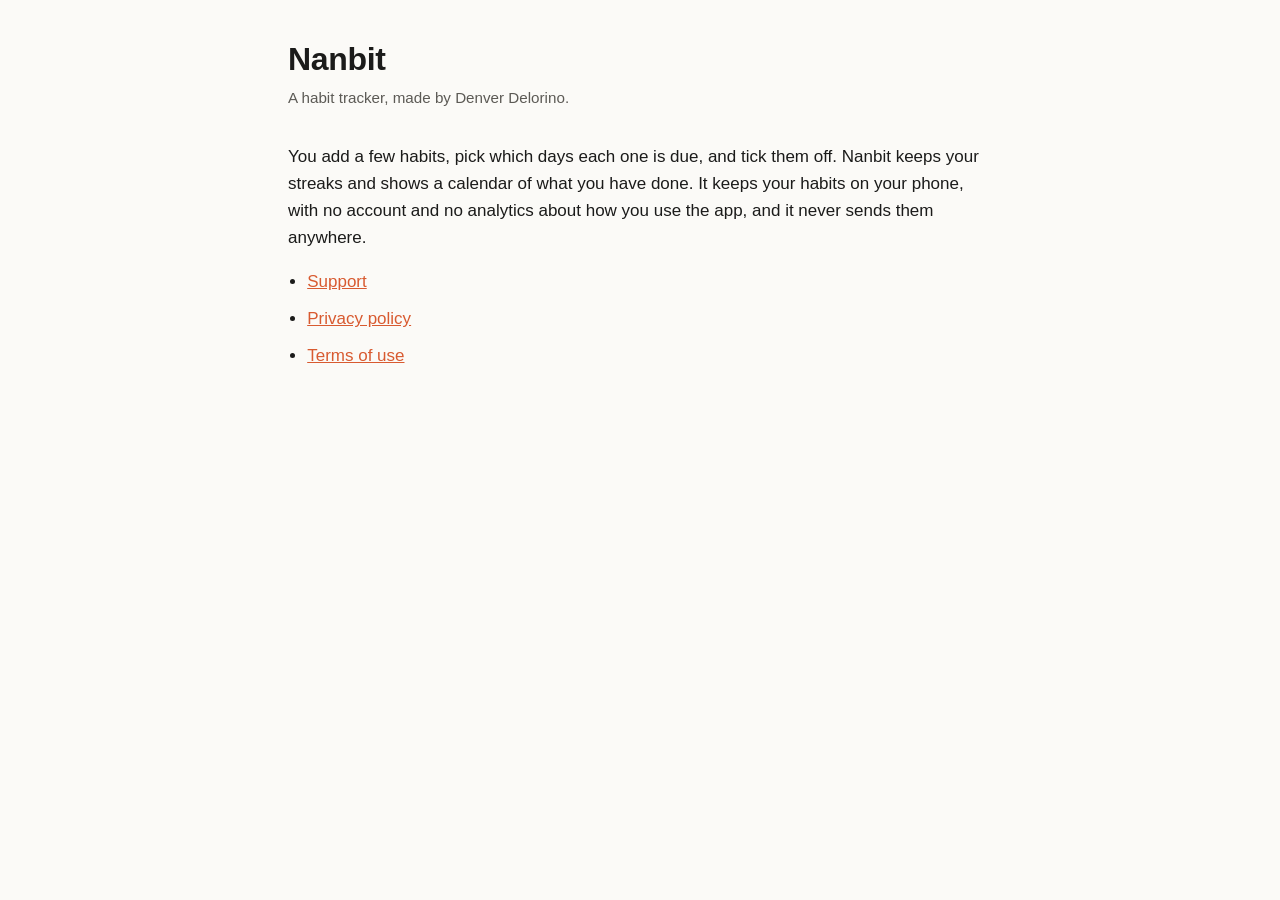
==== index.html @ 90df1ace "Remove Sign in with Apple and accounts: no account, no server The owner's decision of 23 September 2" ====
<!doctype html>
<html lang="en">
<head>
<meta charset="utf-8">
<meta name="viewport" content="width=device-width, initial-scale=1">
<title>Nanbit</title>
<style>
  :root {
    color-scheme: light dark;
    --ink: #1B1B1A;
    --muted: #5C5A55;
    --rule: #E2DFD8;
    --bg: #FBFAF7;
    --accent: #D85A30;
  }
  @media (prefers-color-scheme: dark) {
    :root {
      --ink: #F2F0EB;
      --muted: #A8A49C;
      --rule: #322F2B;
      --bg: #1B1B1A;
    }
  }
  * { box-sizing: border-box; }
  body {
    margin: 0;
    padding: 40px 20px 96px;
    background: var(--bg);
    color: var(--ink);
    font: 17px/1.6 -apple-system, BlinkMacSystemFont, "Segoe UI", Roboto, Helvetica, Arial, sans-serif;
    -webkit-text-size-adjust: 100%;
  }
  main { max-width: 44rem; margin: 0 auto; }
  h1 { font-size: 2rem; line-height: 1.2; margin: 0 0 8px; letter-spacing: -0.01em; }
  p { margin: 0 0 1rem; }
  ul { padding-left: 1.2rem; }
  li { margin-bottom: 0.6rem; }
  a { color: var(--accent); }
  .dateline { color: var(--muted); margin: 0 0 2rem; font-size: 0.95rem; }
</style>
</head>
<body>
<main>
  <h1>Nanbit</h1>
  <p class="dateline">A habit tracker, made by Denver Delorino.</p>
  <!--
    Until 13 September 2026 the last sentence said "Everything stays on your
    phone: no account, no server, no analytics." That is the support page's
    sentence retired on 11 September 2026, false for the same reason: the
    phone's own backup can carry the database. Corrected to the terms About
    uses; see ROADMAP, "Your habits stay on your phone".
  -->
  <!--
    Rewritten twice on 23 September 2026. It said "It keeps your habits on your
    phone, with no account and no analytics about how you use the app. It never
    sends them anywhere itself" until that morning, when it was rewritten for
    Sign in with Apple and a backup to the account. The owner removed sign-in
    and accounts that evening, so it says again what the app does. Like the
    other pages, it goes live on the day 1.1 is submitted for review (README,
    the 1.1 checklist).
  -->
  <p>You add a few habits, pick which days each one is due, and tick them off.
  Nanbit keeps your streaks and shows a calendar of what you have done. It keeps
  your habits on your phone, with no account and no analytics about how you use
  the app, and it never sends them anywhere.</p>
  <ul>
    <li><a href="support.html">Support</a></li>
    <li><a href="privacy.html">Privacy policy</a></li>
    <li><a href="terms.html">Terms of use</a></li>
  </ul>
</main>
</body>
</html>
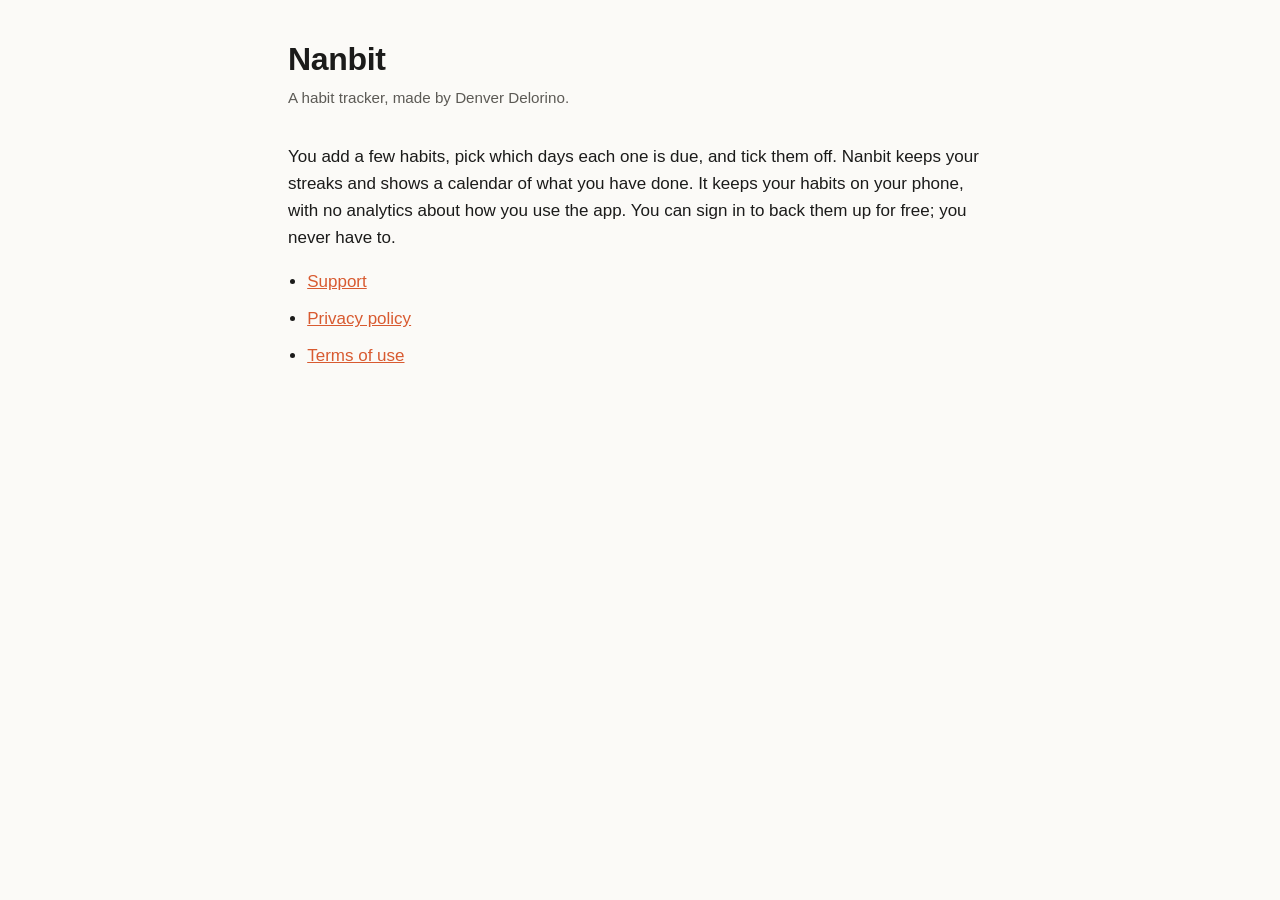
==== commit d1ee6d51: "Bring back optional sign-in (Apple, Google) for a free backup, and put the plans last in onboarding " ====
--- a/index.html
+++ b/index.html
@@ -60,9 +60,10 @@
     the 1.1 checklist).
   -->
   <p>You add a few habits, pick which days each one is due, and tick them off.
+<!-- Changed 2 October 2026, not yet published: sign-in came back as an optional, free backup (ROADMAP, "Sign-in returns"). -->
   Nanbit keeps your streaks and shows a calendar of what you have done. It keeps
-  your habits on your phone, with no account and no analytics about how you use
-  the app, and it never sends them anywhere.</p>
+  your habits on your phone, with no analytics about how you use the app. You
+  can sign in to back them up for free; you never have to.</p>
   <ul>
     <li><a href="support.html">Support</a></li>
     <li><a href="privacy.html">Privacy policy</a></li>
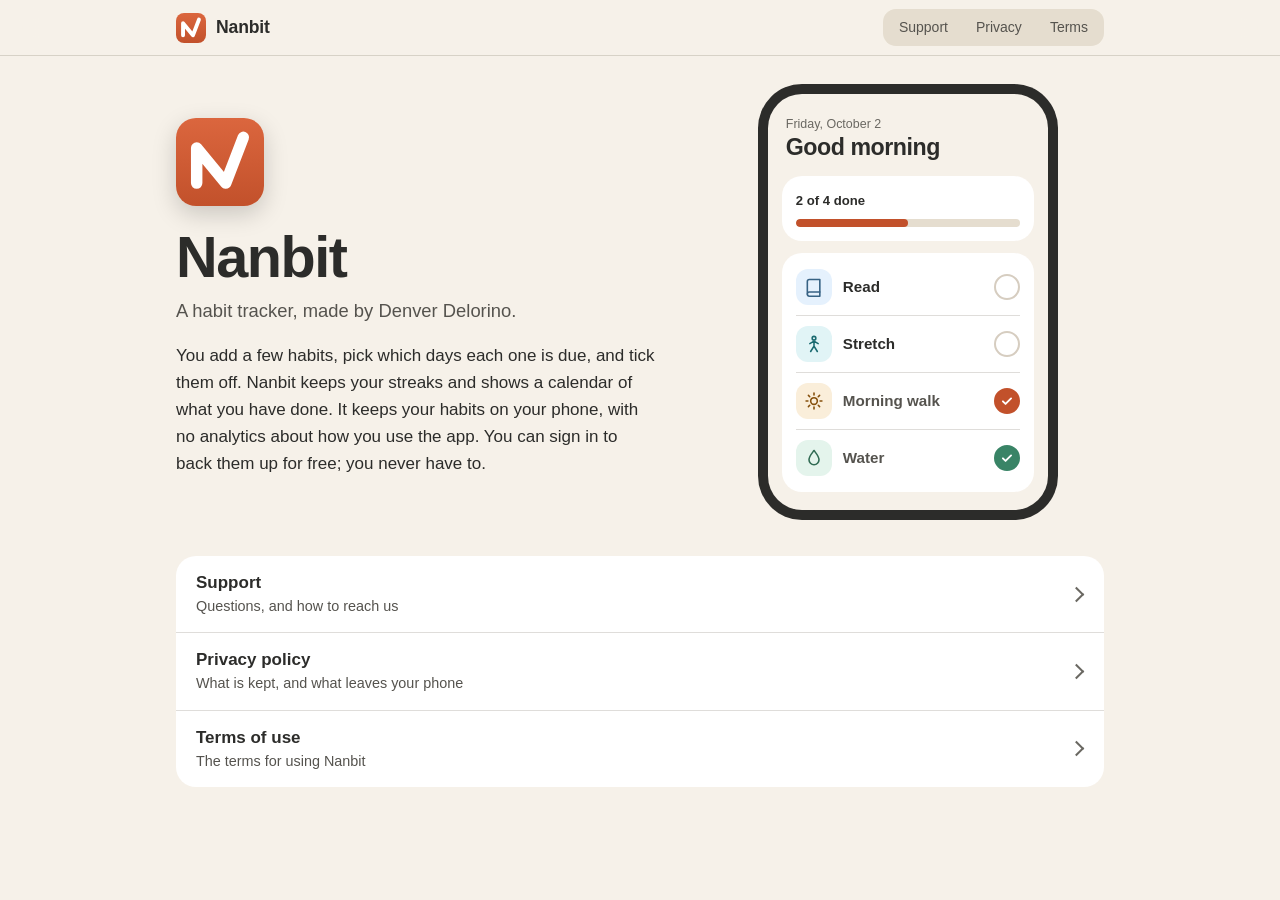
==== commit 02f56ec6: "Redesign the pages in the app's own look, publish them, and drop the publishing rule The pages now u" ====
--- a/index.html
+++ b/index.html
@@ -4,43 +4,32 @@
 <meta charset="utf-8">
 <meta name="viewport" content="width=device-width, initial-scale=1">
 <title>Nanbit</title>
-<style>
-  :root {
-    color-scheme: light dark;
-    --ink: #1B1B1A;
-    --muted: #5C5A55;
-    --rule: #E2DFD8;
-    --bg: #FBFAF7;
-    --accent: #D85A30;
-  }
-  @media (prefers-color-scheme: dark) {
-    :root {
-      --ink: #F2F0EB;
-      --muted: #A8A49C;
-      --rule: #322F2B;
-      --bg: #1B1B1A;
-    }
-  }
-  * { box-sizing: border-box; }
-  body {
-    margin: 0;
-    padding: 40px 20px 96px;
-    background: var(--bg);
-    color: var(--ink);
-    font: 17px/1.6 -apple-system, BlinkMacSystemFont, "Segoe UI", Roboto, Helvetica, Arial, sans-serif;
-    -webkit-text-size-adjust: 100%;
-  }
-  main { max-width: 44rem; margin: 0 auto; }
-  h1 { font-size: 2rem; line-height: 1.2; margin: 0 0 8px; letter-spacing: -0.01em; }
-  p { margin: 0 0 1rem; }
-  ul { padding-left: 1.2rem; }
-  li { margin-bottom: 0.6rem; }
-  a { color: var(--accent); }
-  .dateline { color: var(--muted); margin: 0 0 2rem; font-size: 0.95rem; }
-</style>
+<meta name="theme-color" content="#F6F1E9" media="(prefers-color-scheme: light)">
+<meta name="theme-color" content="#1F1C19" media="(prefers-color-scheme: dark)">
+<meta name="description" content="Nanbit is a habit tracker for iPhone.">
+<link rel="icon" type="image/svg+xml" href="icon.svg">
+<link rel="stylesheet" href="nanbit.css">
 </head>
 <body>
-<main>
+<!--
+  Redesigned and published 2 October 2026: drawn with nanbit.css in the app's
+  own colors. The two paragraphs are unchanged. The phone is CSS, hidden from
+  screen readers, and shows the Today screen with made-up habits.
+-->
+<header class="bar wide">
+  <div class="bar-in">
+    <a class="brand" href="index.html"><img src="icon.svg" alt="" width="30" height="30">Nanbit</a>
+    <nav class="seg" aria-label="Pages">
+      <a href="support.html">Support</a>
+      <a href="privacy.html">Privacy</a>
+      <a href="terms.html">Terms</a>
+    </nav>
+  </div>
+</header>
+<main class="home">
+<div class="stage">
+<div class="hero">
+  <img class="app-icon" src="icon.svg" alt="" width="88" height="88">
   <h1>Nanbit</h1>
   <p class="dateline">A habit tracker, made by Denver Delorino.</p>
   <!--
@@ -55,20 +44,54 @@
     phone, with no account and no analytics about how you use the app. It never
     sends them anywhere itself" until that morning, when it was rewritten for
     Sign in with Apple and a backup to the account. The owner removed sign-in
-    and accounts that evening, so it says again what the app does. Like the
-    other pages, it goes live on the day 1.1 is submitted for review (README,
-    the 1.1 checklist).
+    and accounts that evening, so it says again what the app does.
   -->
   <p>You add a few habits, pick which days each one is due, and tick them off.
-<!-- Changed 2 October 2026, not yet published: sign-in came back as an optional, free backup (ROADMAP, "Sign-in returns"). -->
+<!-- Changed 2 October 2026: sign-in came back as an optional, free backup (ROADMAP, "Sign-in returns"). -->
   Nanbit keeps your streaks and shows a calendar of what you have done. It keeps
   your habits on your phone, with no analytics about how you use the app. You
   can sign in to back them up for free; you never have to.</p>
-  <ul>
-    <li><a href="support.html">Support</a></li>
-    <li><a href="privacy.html">Privacy policy</a></li>
-    <li><a href="terms.html">Terms of use</a></li>
-  </ul>
+</div>
+
+<div class="phone" aria-hidden="true">
+  <div class="screen">
+    <div class="m-day">Friday, October 2</div>
+    <div class="m-greet">Good morning</div>
+    <div class="m-card m-progress">
+      <span>2 of 4 done</span>
+      <div class="m-track"><i style="width:50%"></i></div>
+    </div>
+    <div class="m-card">
+      <div class="m-row t-sky">
+        <div class="m-tile"><svg viewBox="0 0 24 24" fill="none" stroke="currentColor" stroke-width="1.9" stroke-linecap="round" stroke-linejoin="round"><path d="M4 5.5A2.5 2.5 0 0 1 6.5 3H19v15H6.5A2.5 2.5 0 0 0 4 20.5z"/><path d="M4 20.5A2.5 2.5 0 0 0 6.5 23H19v-5"/></svg></div>
+        <div class="m-name">Read</div>
+        <div class="m-tick"><svg viewBox="0 0 24 24" fill="none" stroke="#fff" stroke-width="3.2" stroke-linecap="round" stroke-linejoin="round"><path d="M5 12.5l4.5 4.5L19 7.5"/></svg></div>
+      </div>
+      <div class="m-row t-teal">
+        <div class="m-tile"><svg viewBox="0 0 24 24" fill="none" stroke="currentColor" stroke-width="1.9" stroke-linecap="round" stroke-linejoin="round"><circle cx="12" cy="5" r="2.2"/><path d="M12 8.5v6M8 21l4-6.5 4 6.5M7 11.5l5-3 5 3"/></svg></div>
+        <div class="m-name">Stretch</div>
+        <div class="m-tick"><svg viewBox="0 0 24 24" fill="none" stroke="#fff" stroke-width="3.2" stroke-linecap="round" stroke-linejoin="round"><path d="M5 12.5l4.5 4.5L19 7.5"/></svg></div>
+      </div>
+      <div class="m-row t-orange done">
+        <div class="m-tile"><svg viewBox="0 0 24 24" fill="none" stroke="currentColor" stroke-width="1.9" stroke-linecap="round" stroke-linejoin="round"><circle cx="12" cy="12" r="4"/><path d="M12 2.5v2.2M12 19.3v2.2M2.5 12h2.2M19.3 12h2.2M5.3 5.3l1.6 1.6M17.1 17.1l1.6 1.6M5.3 18.7l1.6-1.6M17.1 6.9l1.6-1.6"/></svg></div>
+        <div class="m-name">Morning walk</div>
+        <div class="m-tick"><svg viewBox="0 0 24 24" fill="none" stroke="#fff" stroke-width="3.2" stroke-linecap="round" stroke-linejoin="round"><path d="M5 12.5l4.5 4.5L19 7.5"/></svg></div>
+      </div>
+      <div class="m-row t-jade done">
+        <div class="m-tile"><svg viewBox="0 0 24 24" fill="none" stroke="currentColor" stroke-width="1.9" stroke-linecap="round" stroke-linejoin="round"><path d="M12 3c3.2 4.2 6 7.2 6 11a6 6 0 0 1-12 0c0-3.8 2.8-6.8 6-11z"/></svg></div>
+        <div class="m-name">Water</div>
+        <div class="m-tick"><svg viewBox="0 0 24 24" fill="none" stroke="#fff" stroke-width="3.2" stroke-linecap="round" stroke-linejoin="round"><path d="M5 12.5l4.5 4.5L19 7.5"/></svg></div>
+      </div>
+    </div>
+  </div>
+</div>
+</div>
+
+<nav class="links" aria-label="More">
+  <a href="support.html"><span><span class="t">Support</span><span class="d">Questions, and how to reach us</span></span></a>
+  <a href="privacy.html"><span><span class="t">Privacy policy</span><span class="d">What is kept, and what leaves your phone</span></span></a>
+  <a href="terms.html"><span><span class="t">Terms of use</span><span class="d">The terms for using Nanbit</span></span></a>
+</nav>
 </main>
 </body>
 </html>
--- a/nanbit.css
+++ b/nanbit.css
@@ -0,0 +1,442 @@
+/*
+ * The hosted pages, drawn the way the app is drawn: the warm cream screen with
+ * white cards on it (a warm dark grey with lighter grey cards in dark), 20pt
+ * corners, three weights (heavy titles, semibold names and buttons, regular
+ * body), no shadow but the app icon's, and the orange used only for what is
+ * current and for the main button. The values are src/theme/tokens.ts's, the
+ * Orange theme's: change one there and change it here.
+ *
+ * Every text color reaches 4.5:1 on the surface it sits on, in both schemes.
+ */
+:root {
+  color-scheme: light dark;
+  --bg: #F6F1E9;
+  --card: #FFFFFF;
+  --raised: #FFFFFF;
+  --fill: #EFE9DF;
+  --fill-strong: #D6CDC0;
+  --track: #E5DDCF;
+  --hair: rgba(60, 45, 30, 0.16);
+  --ink: #2C2C2A;
+  --ink2: #55534E;
+  --ink3: #6A6862;
+  --accent: #D85A30;
+  --accent-deep: #C2512B;
+  --accent-text: #B4471F;
+  --accent-soft: #FAEEDA;
+  --on-accent-soft: #854F0B;
+  --on-solid: #FFFFFF;
+  --icon-shadow: rgba(0, 0, 0, 0.18);
+  --bar-h: 56px;
+  --r-surface: 20px;
+  --r-card: 12px;
+  --font: -apple-system, BlinkMacSystemFont, "SF Pro Text", "Segoe UI", Roboto, Helvetica, Arial, sans-serif;
+}
+@media (prefers-color-scheme: dark) {
+  :root {
+    --bg: #1F1C19;
+    --card: #2E2A26;
+    --raised: #4A443D;
+    --fill: #3A352F;
+    --fill-strong: #4E473F;
+    --track: #35302A;
+    --hair: rgba(255, 240, 225, 0.11);
+    --ink: #F1EFE8;
+    --ink2: #BDB9AF;
+    --ink3: #A5A197;
+    --accent-text: #F2906A;
+    --accent-soft: #3A2A16;
+    --on-accent-soft: #E9B872;
+    --icon-shadow: rgba(0, 0, 0, 0.5);
+  }
+}
+
+* { box-sizing: border-box; }
+html { -webkit-text-size-adjust: 100%; text-size-adjust: 100%; }
+@media (prefers-reduced-motion: no-preference) {
+  html { scroll-behavior: smooth; }
+}
+body {
+  margin: 0;
+  background: var(--bg);
+  color: var(--ink);
+  font: 400 17px/1.6 var(--font);
+  -webkit-font-smoothing: antialiased;
+}
+strong { font-weight: 600; }
+em { font-style: italic; }
+code {
+  font: 0.86em ui-monospace, SFMono-Regular, Menlo, Consolas, monospace;
+  background: var(--fill);
+  padding: 0.12em 0.4em;
+  border-radius: 6px;
+}
+a {
+  color: var(--accent-text);
+  text-decoration: underline;
+  text-decoration-thickness: 1px;
+  text-underline-offset: 3px;
+  text-decoration-color: color-mix(in srgb, currentColor 40%, transparent);
+}
+a:hover { text-decoration-color: currentColor; }
+a:focus-visible, summary:focus-visible, .toc a:focus-visible {
+  outline: 2px solid var(--accent-text);
+  outline-offset: 3px;
+  border-radius: 6px;
+}
+
+/* ------------------------------------------------------------ the top bar */
+
+.bar {
+  position: sticky;
+  top: 0;
+  z-index: 20;
+  height: var(--bar-h);
+  background: color-mix(in srgb, var(--bg) 86%, transparent);
+  -webkit-backdrop-filter: saturate(1.5) blur(16px);
+  backdrop-filter: saturate(1.5) blur(16px);
+  border-bottom: 1px solid var(--hair);
+}
+.bar-in {
+  max-width: 46rem;
+  height: 100%;
+  margin: 0 auto;
+  padding: 0 16px;
+  display: flex;
+  align-items: center;
+  justify-content: space-between;
+  gap: 12px;
+}
+.brand {
+  display: inline-flex;
+  align-items: center;
+  gap: 10px;
+  color: var(--ink);
+  font-weight: 800;
+  font-size: 1.1rem;
+  letter-spacing: -0.01em;
+  text-decoration: none;
+}
+.brand img { width: 30px; height: 30px; border-radius: 8px; display: block; }
+
+/* The three pages, as the app's segmented control: the current one raised. */
+.seg {
+  display: flex;
+  gap: 2px;
+  padding: 3px;
+  background: var(--track);
+  border-radius: 13px;
+}
+.seg a {
+  padding: 6px 13px;
+  border-radius: 10px;
+  color: var(--ink2);
+  font-size: 0.875rem;
+  line-height: 1.3;
+  text-decoration: none;
+}
+.seg a:hover { color: var(--ink); }
+.seg a[aria-current="page"] {
+  background: var(--raised);
+  color: var(--ink);
+  font-weight: 600;
+}
+
+/* ------------------------------------------------------------- the layout */
+
+main {
+  max-width: 46rem;
+  margin: 0 auto;
+  padding: 28px 16px 72px;
+}
+
+.hero h1 {
+  margin: 0 0 8px;
+  font-size: clamp(2rem, 7vw, 2.6rem);
+  font-weight: 800;
+  line-height: 1.1;
+  letter-spacing: -0.025em;
+}
+.dateline {
+  margin: 0 0 20px;
+  color: var(--ink3);
+  font-size: 0.95rem;
+  line-height: 1.5;
+}
+.lede {
+  margin: 0 0 8px;
+  color: var(--ink2);
+  font-size: 1.12rem;
+  line-height: 1.6;
+}
+.hero { margin-bottom: 20px; }
+
+/* "On this page": chips under the bar, the one in view solid orange. */
+.toc {
+  position: sticky;
+  top: var(--bar-h);
+  z-index: 10;
+  display: flex;
+  gap: 8px;
+  margin: 0 -16px 16px;
+  padding: 10px 16px;
+  overflow-x: auto;
+  scrollbar-width: none;
+  background: var(--bg);
+}
+.toc::-webkit-scrollbar { display: none; }
+.toc a {
+  flex: none;
+  padding: 7px 14px;
+  border-radius: 999px;
+  background: var(--card);
+  color: var(--ink2);
+  font-size: 0.82rem;
+  font-weight: 600;
+  line-height: 1.3;
+  text-decoration: none;
+  white-space: nowrap;
+}
+.toc a:hover { color: var(--ink); }
+.toc a.on { background: var(--accent-deep); color: var(--on-solid); }
+
+/* A section is a card, as a group of rows is on the You tab. */
+.card {
+  margin: 0 0 14px;
+  padding: 22px 22px 8px;
+  background: var(--card);
+  border-radius: var(--r-surface);
+  scroll-margin-top: calc(var(--bar-h) + 64px);
+}
+.card.tint { background: var(--accent-soft); }
+.card.tint a { color: var(--on-accent-soft); }
+.card h2 {
+  margin: 0 0 14px;
+  font-size: 1.35rem;
+  font-weight: 800;
+  line-height: 1.25;
+  letter-spacing: -0.015em;
+}
+.card h3 {
+  margin: 1.6rem 0 0.5rem;
+  font-size: 1.04rem;
+  font-weight: 600;
+  line-height: 1.35;
+}
+.card h2 + h3 { margin-top: 0.4rem; }
+.card p { margin: 0 0 1rem; }
+.card ul { margin: 0 0 1rem; padding: 0; list-style: none; }
+.card li { position: relative; margin: 0 0 0.7rem; padding-left: 1.2rem; }
+.card li::before {
+  content: "";
+  position: absolute;
+  left: 0.15rem;
+  top: 0.72em;
+  width: 6px;
+  height: 6px;
+  border-radius: 50%;
+  background: var(--ink3);
+  opacity: 0.7;
+}
+.card.tint li::before { background: var(--on-accent-soft); }
+
+/* The support page's questions: one row each, opening in place. */
+.card.faq { padding-bottom: 10px; }
+.faq details { border-top: 1px solid var(--hair); }
+.faq details:first-of-type { border-top: 0; }
+.faq summary {
+  list-style: none;
+  display: flex;
+  align-items: center;
+  justify-content: space-between;
+  gap: 16px;
+  padding: 14px 0;
+  cursor: pointer;
+}
+.faq summary::-webkit-details-marker { display: none; }
+.faq summary h3 { margin: 0; font-size: 1.04rem; font-weight: 600; }
+.faq summary::after {
+  content: "";
+  flex: none;
+  width: 9px;
+  height: 9px;
+  margin-right: 4px;
+  border-right: 2px solid var(--ink3);
+  border-bottom: 2px solid var(--ink3);
+  transform: rotate(45deg) translateY(-2px);
+  transition: transform 0.2s ease;
+}
+.faq details[open] > summary::after { transform: rotate(-135deg) translate(-2px, -1px); }
+@media (prefers-reduced-motion: reduce) { .faq summary::after { transition: none; } }
+.faq .answer { padding: 0 0 6px; }
+.faq .answer > :first-child { margin-top: 0; }
+
+/* Who to write to. */
+.contact {
+  margin: 0 0 14px;
+  padding: 22px;
+  background: var(--accent-soft);
+  border-radius: var(--r-surface);
+}
+.contact p { margin: 0 0 0.8rem; }
+.contact p:last-child { margin-bottom: 0; }
+.contact a { color: var(--on-accent-soft); font-weight: 600; white-space: nowrap; }
+.contact strong { color: var(--ink); }
+
+/* The foot. */
+footer {
+  max-width: 46rem;
+  margin: 0 auto;
+  padding: 8px 16px 72px;
+  color: var(--ink3);
+  font-size: 0.9rem;
+}
+footer p { margin: 0; }
+footer a { color: var(--ink2); }
+
+/* ------------------------------------------------------------ the landing */
+
+.home { max-width: 60rem; }
+.home .hero {
+  position: relative;
+  margin: 0 0 8px;
+  padding: 24px 0 8px;
+}
+.home .hero h1 { font-size: clamp(2.4rem, 11vw, 3.6rem); }
+.home .hero .dateline {
+  margin-bottom: 14px;
+  font-size: 1.15rem;
+  color: var(--ink2);
+}
+.home .hero p { max-width: 34rem; }
+.app-icon {
+  display: block;
+  width: 88px;
+  height: 88px;
+  margin-bottom: 20px;
+  border-radius: 20px;
+  box-shadow: 0 8px 24px var(--icon-shadow);
+}
+.stage { display: grid; gap: 28px; align-items: center; }
+@media (min-width: 52rem) {
+  .stage { grid-template-columns: 1.1fr 0.9fr; gap: 56px; }
+}
+
+/* The Today screen, drawn in CSS, as the app draws it. */
+.phone {
+  justify-self: center;
+  width: min(100%, 300px);
+  padding: 10px;
+  background: var(--ink);
+  border-radius: 44px;
+}
+.screen {
+  padding: 22px 14px 18px;
+  background: var(--bg);
+  border-radius: 34px;
+}
+.m-day { margin: 0 4px 2px; color: var(--ink3); font-size: 0.78rem; line-height: 1.3; }
+.m-greet {
+  margin: 0 4px 14px;
+  font-size: 1.45rem;
+  font-weight: 800;
+  line-height: 1.2;
+  letter-spacing: -0.02em;
+}
+.m-card { padding: 14px; background: var(--card); border-radius: var(--r-surface); }
+.m-progress { margin-bottom: 12px; }
+.m-progress span { display: block; margin-bottom: 8px; font-size: 0.82rem; font-weight: 600; }
+.m-track { height: 8px; border-radius: 4px; background: var(--track); overflow: hidden; }
+.m-track i { display: block; height: 100%; border-radius: 4px; background: var(--accent-deep); }
+.m-row {
+  display: flex;
+  align-items: center;
+  gap: 11px;
+  padding: 10px 0;
+  border-top: 1px solid var(--hair);
+}
+.m-row:first-child { border-top: 0; padding-top: 2px; }
+.m-row:last-child { padding-bottom: 2px; }
+.m-tile {
+  flex: none;
+  width: 36px;
+  height: 36px;
+  display: grid;
+  place-items: center;
+  border-radius: var(--r-card);
+  background: var(--tint);
+  color: var(--ink-c);
+}
+.m-tile svg { width: 20px; height: 20px; }
+.m-name { flex: 1; font-size: 0.95rem; font-weight: 600; line-height: 1.2; }
+.m-tick {
+  flex: none;
+  width: 26px;
+  height: 26px;
+  border-radius: 50%;
+  border: 2px solid var(--fill-strong);
+  display: grid;
+  place-items: center;
+}
+.m-tick svg { width: 14px; height: 14px; display: none; }
+.m-row.done .m-tick { background: var(--tick); border-color: var(--tick); }
+.m-row.done .m-tick svg { display: block; }
+.m-row.done .m-name { color: var(--ink2); }
+.t-orange { --tint: #FAEEDA; --ink-c: #854F0B; --tick: #C2512B; }
+.t-jade { --tint: #E4F4EC; --ink-c: #306B53; --tick: #398466; }
+.t-sky { --tint: #E5F1FD; --ink-c: #376284; --tick: #457BA6; }
+.t-teal { --tint: #E1F4F6; --ink-c: #1A6A70; --tick: #1B828B; }
+@media (prefers-color-scheme: dark) {
+  .t-orange { --tint: #3A2A16; --ink-c: #E9B872; }
+  .t-jade { --tint: #183428; --ink-c: #8AD4B3; }
+  .t-sky { --tint: #1B3040; --ink-c: #91C8F6; }
+  .t-teal { --tint: #103336; --ink-c: #78D2DB; }
+  .phone { background: var(--fill-strong); }
+}
+
+/* Where to go: three rows in one card. */
+.links {
+  margin: 36px 0 0;
+  background: var(--card);
+  border-radius: var(--r-surface);
+  overflow: hidden;
+}
+.links a {
+  display: flex;
+  align-items: center;
+  justify-content: space-between;
+  gap: 16px;
+  padding: 16px 20px;
+  color: var(--ink);
+  text-decoration: none;
+  border-top: 1px solid var(--hair);
+}
+.links a:first-child { border-top: 0; }
+.links a:hover { background: var(--fill); }
+.links .t { display: block; font-weight: 600; line-height: 1.3; }
+.links .d { display: block; margin-top: 2px; color: var(--ink2); font-size: 0.9rem; line-height: 1.4; }
+.links a::after {
+  content: "";
+  flex: none;
+  width: 9px;
+  height: 9px;
+  margin-right: 2px;
+  border-right: 2px solid var(--ink3);
+  border-top: 2px solid var(--ink3);
+  transform: rotate(45deg);
+}
+
+@media (max-width: 400px) {
+  .seg a { padding: 6px 10px; font-size: 0.82rem; }
+  .brand { font-size: 1rem; }
+  .card, .contact { padding: 18px 18px 6px; }
+  .contact { padding-bottom: 18px; }
+}
+@media print {
+  .bar, .toc { display: none; }
+  body { background: #fff; color: #000; }
+  .card, .contact { background: none; border: 1px solid #ccc; break-inside: avoid-page; }
+  .faq details > .answer { display: block; }
+}
+
+.bar.wide .bar-in { max-width: 60rem; }
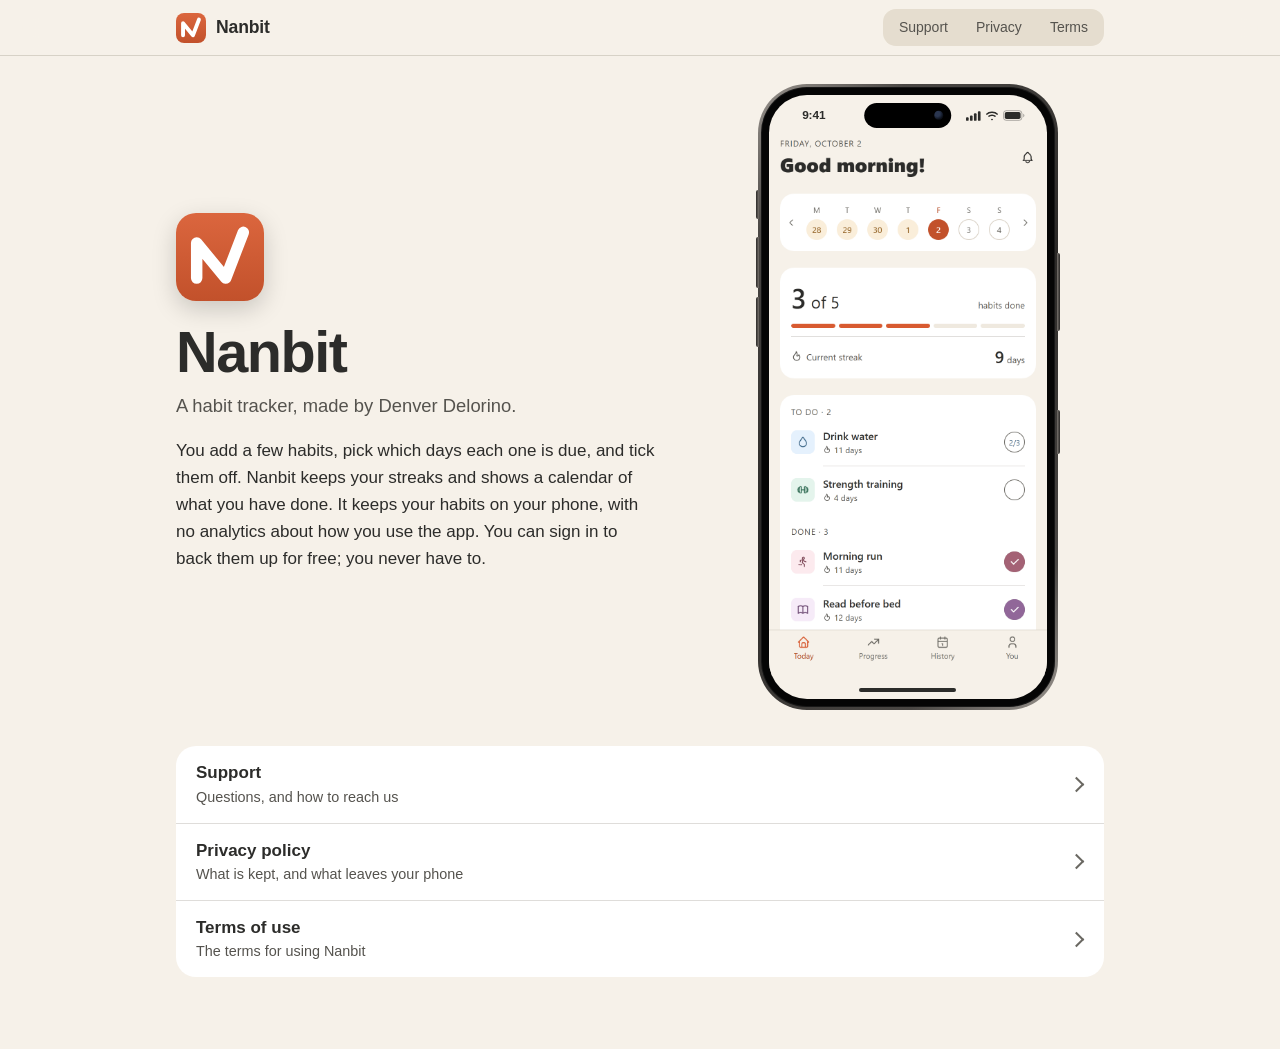
==== commit bcb953b8: "Put the app's own Today screen in an iPhone on the landing page The phone was a drawing with made-up" ====
--- a/index.html
+++ b/index.html
@@ -13,8 +13,9 @@
 <body>
 <!--
   Redesigned and published 2 October 2026: drawn with nanbit.css in the app's
-  own colors. The two paragraphs are unchanged. The phone is CSS, hidden from
-  screen readers, and shows the Today screen with made-up habits.
+  own colors. The two paragraphs are unchanged. The iPhone's frame is CSS; its
+  screen is a picture of the app's Today screen with the showcase sample
+  habits (nanbit.css says how it was taken).
 -->
 <header class="bar wide">
   <div class="bar-in">
@@ -53,36 +54,26 @@
   can sign in to back them up for free; you never have to.</p>
 </div>
 
-<div class="phone" aria-hidden="true">
+<div class="phone">
+  <i class="btn l action"></i><i class="btn l vol-up"></i><i class="btn l vol-down"></i>
+  <i class="btn r power"></i><i class="btn r camera"></i>
+  <div class="bezel">
   <div class="screen">
-    <div class="m-day">Friday, October 2</div>
-    <div class="m-greet">Good morning</div>
-    <div class="m-card m-progress">
-      <span>2 of 4 done</span>
-      <div class="m-track"><i style="width:50%"></i></div>
+    <div class="island" aria-hidden="true"></div>
+    <div class="status" aria-hidden="true">
+      <span>9:41</span>
+      <span class="icons">
+        <svg width="15" height="10" viewBox="0 0 17 11" fill="currentColor"><rect x="0" y="7" width="3" height="4" rx="1"/><rect x="4.5" y="5" width="3" height="6" rx="1"/><rect x="9" y="2.5" width="3" height="8.5" rx="1"/><rect x="13.5" y="0" width="3" height="11" rx="1"/></svg>
+        <svg width="14" height="10" viewBox="0 0 15 11" fill="currentColor"><path d="M7.5 2.2c2.2 0 4.2.85 5.7 2.25l1.1-1.15A9.6 9.6 0 0 0 7.5.6 9.6 9.6 0 0 0 .7 3.3l1.1 1.15A8 8 0 0 1 7.5 2.2zm0 3.2c1.3 0 2.5.5 3.4 1.3l1.1-1.15A6.4 6.4 0 0 0 7.5 3.8 6.4 6.4 0 0 0 3 5.55L4.1 6.7c.9-.8 2.1-1.3 3.4-1.3zm0 3.2c-.5 0-1 .2-1.3.5l1.3 1.4 1.3-1.4c-.3-.3-.8-.5-1.3-.5z"/></svg>
+        <svg width="22" height="11" viewBox="0 0 25 12"><rect x="0.5" y="0.5" width="21" height="11" rx="3.2" fill="none" stroke="currentColor" opacity="0.4"/><rect x="2" y="2" width="18" height="8" rx="2" fill="currentColor"/><path d="M23 4v4c.8-.3 1.3-1.1 1.3-2S23.8 4.3 23 4z" fill="currentColor" opacity="0.4"/></svg>
+      </span>
     </div>
-    <div class="m-card">
-      <div class="m-row t-sky">
-        <div class="m-tile"><svg viewBox="0 0 24 24" fill="none" stroke="currentColor" stroke-width="1.9" stroke-linecap="round" stroke-linejoin="round"><path d="M4 5.5A2.5 2.5 0 0 1 6.5 3H19v15H6.5A2.5 2.5 0 0 0 4 20.5z"/><path d="M4 20.5A2.5 2.5 0 0 0 6.5 23H19v-5"/></svg></div>
-        <div class="m-name">Read</div>
-        <div class="m-tick"><svg viewBox="0 0 24 24" fill="none" stroke="#fff" stroke-width="3.2" stroke-linecap="round" stroke-linejoin="round"><path d="M5 12.5l4.5 4.5L19 7.5"/></svg></div>
-      </div>
-      <div class="m-row t-teal">
-        <div class="m-tile"><svg viewBox="0 0 24 24" fill="none" stroke="currentColor" stroke-width="1.9" stroke-linecap="round" stroke-linejoin="round"><circle cx="12" cy="5" r="2.2"/><path d="M12 8.5v6M8 21l4-6.5 4 6.5M7 11.5l5-3 5 3"/></svg></div>
-        <div class="m-name">Stretch</div>
-        <div class="m-tick"><svg viewBox="0 0 24 24" fill="none" stroke="#fff" stroke-width="3.2" stroke-linecap="round" stroke-linejoin="round"><path d="M5 12.5l4.5 4.5L19 7.5"/></svg></div>
-      </div>
-      <div class="m-row t-orange done">
-        <div class="m-tile"><svg viewBox="0 0 24 24" fill="none" stroke="currentColor" stroke-width="1.9" stroke-linecap="round" stroke-linejoin="round"><circle cx="12" cy="12" r="4"/><path d="M12 2.5v2.2M12 19.3v2.2M2.5 12h2.2M19.3 12h2.2M5.3 5.3l1.6 1.6M17.1 17.1l1.6 1.6M5.3 18.7l1.6-1.6M17.1 6.9l1.6-1.6"/></svg></div>
-        <div class="m-name">Morning walk</div>
-        <div class="m-tick"><svg viewBox="0 0 24 24" fill="none" stroke="#fff" stroke-width="3.2" stroke-linecap="round" stroke-linejoin="round"><path d="M5 12.5l4.5 4.5L19 7.5"/></svg></div>
-      </div>
-      <div class="m-row t-jade done">
-        <div class="m-tile"><svg viewBox="0 0 24 24" fill="none" stroke="currentColor" stroke-width="1.9" stroke-linecap="round" stroke-linejoin="round"><path d="M12 3c3.2 4.2 6 7.2 6 11a6 6 0 0 1-12 0c0-3.8 2.8-6.8 6-11z"/></svg></div>
-        <div class="m-name">Water</div>
-        <div class="m-tick"><svg viewBox="0 0 24 24" fill="none" stroke="#fff" stroke-width="3.2" stroke-linecap="round" stroke-linejoin="round"><path d="M5 12.5l4.5 4.5L19 7.5"/></svg></div>
-      </div>
-    </div>
+    <picture>
+      <source srcset="today-dark.png" media="(prefers-color-scheme: dark)">
+      <img src="today-light.png" width="402" height="786" alt="Nanbit's Today screen, with sample habits: 3 of 5 habits done, a 9-day streak, two habits to do and three done.">
+    </picture>
+    <div class="home-bar" aria-hidden="true"></div>
+  </div>
   </div>
 </div>
 </div>
--- a/nanbit.css
+++ b/nanbit.css
@@ -322,76 +322,93 @@
   .stage { grid-template-columns: 1.1fr 0.9fr; gap: 56px; }
 }
 
-/* The Today screen, drawn in CSS, as the app draws it. */
+/*
+ * An iPhone holding the app's own Today screen. The screen is a picture of
+ * the app (today-light.png, today-dark.png: the web harness at 402 by 786
+ * points with `?seed=showcase&dates=us`, the clock at 9:41), so it is what the
+ * app draws and not a drawing of it. Round it, in CSS: an iPhone 16 Pro's
+ * proportions (402 by 874 points), a titanium band with its buttons, a black
+ * border round the glass, the Dynamic Island, the status bar and the home
+ * indicator. The phone is the same in both schemes, as a real one is; the
+ * screen follows the reader's.
+ */
 .phone {
+  position: relative;
   justify-self: center;
   width: min(100%, 300px);
-  padding: 10px;
+  padding: 3px;
+  border-radius: 49px;
+  background: linear-gradient(135deg, #9A958F 0%, #4A4744 16%, #2B2927 50%, #4A4744 84%, #9A958F 100%);
+}
+.phone > .btn {
+  position: absolute;
+  width: 3px;
+  background: linear-gradient(90deg, #2B2927, #77726D);
+}
+.phone > .btn.l { left: -2px; border-radius: 2px 0 0 2px; }
+.phone > .btn.r { right: -2px; border-radius: 0 2px 2px 0; background: linear-gradient(90deg, #77726D, #2B2927); }
+.phone > .action { top: 17%; height: 4.5%; }
+.phone > .vol-up { top: 24.5%; height: 8%; }
+.phone > .vol-down { top: 34%; height: 8%; }
+.phone > .power { top: 27%; height: 12.5%; }
+.phone > .camera { top: 52%; height: 7%; }
+.bezel {
+  padding: 8px;
+  border-radius: 46px;
+  background: #050505;
+  box-shadow: inset 0 0 0 1px rgba(255, 255, 255, 0.07);
+}
+.screen {
+  position: relative;
+  display: grid;
+  grid-template-rows: 54fr 786fr 34fr;
+  aspect-ratio: 402 / 874;
+  overflow: hidden;
+  background: var(--bg);
+  border-radius: 38px;
+}
+.island {
+  position: absolute;
+  top: 1.25%;
+  left: 50%;
+  width: 31.5%;
+  height: 4.2%;
+  transform: translateX(-50%);
+  border-radius: 999px;
+  background: #000;
+}
+.island::after {
+  content: "";
+  position: absolute;
+  top: 50%;
+  right: 10%;
+  height: 34%;
+  aspect-ratio: 1;
+  transform: translateY(-50%);
+  border-radius: 50%;
+  background: radial-gradient(circle at 35% 35%, #2A3650 0 30%, #0B0F18 70%);
+}
+.status {
+  display: flex;
+  align-items: center;
+  justify-content: space-between;
+  padding: 1.5% 8% 0 12%;
+  color: var(--ink);
+  font-size: 0.74rem;
+  font-weight: 600;
+  line-height: 1;
+  letter-spacing: -0.01em;
+}
+.status .icons { display: flex; align-items: center; gap: 4px; }
+.status svg { display: block; }
+.screen picture, .screen img { display: block; width: 100%; height: 100%; min-height: 0; }
+.home-bar { display: grid; place-items: center; padding-top: 1.5%; }
+.home-bar::after {
+  content: "";
+  width: 35%;
+  height: 4px;
+  border-radius: 999px;
   background: var(--ink);
-  border-radius: 44px;
-}
-.screen {
-  padding: 22px 14px 18px;
-  background: var(--bg);
-  border-radius: 34px;
-}
-.m-day { margin: 0 4px 2px; color: var(--ink3); font-size: 0.78rem; line-height: 1.3; }
-.m-greet {
-  margin: 0 4px 14px;
-  font-size: 1.45rem;
-  font-weight: 800;
-  line-height: 1.2;
-  letter-spacing: -0.02em;
-}
-.m-card { padding: 14px; background: var(--card); border-radius: var(--r-surface); }
-.m-progress { margin-bottom: 12px; }
-.m-progress span { display: block; margin-bottom: 8px; font-size: 0.82rem; font-weight: 600; }
-.m-track { height: 8px; border-radius: 4px; background: var(--track); overflow: hidden; }
-.m-track i { display: block; height: 100%; border-radius: 4px; background: var(--accent-deep); }
-.m-row {
-  display: flex;
-  align-items: center;
-  gap: 11px;
-  padding: 10px 0;
-  border-top: 1px solid var(--hair);
-}
-.m-row:first-child { border-top: 0; padding-top: 2px; }
-.m-row:last-child { padding-bottom: 2px; }
-.m-tile {
-  flex: none;
-  width: 36px;
-  height: 36px;
-  display: grid;
-  place-items: center;
-  border-radius: var(--r-card);
-  background: var(--tint);
-  color: var(--ink-c);
-}
-.m-tile svg { width: 20px; height: 20px; }
-.m-name { flex: 1; font-size: 0.95rem; font-weight: 600; line-height: 1.2; }
-.m-tick {
-  flex: none;
-  width: 26px;
-  height: 26px;
-  border-radius: 50%;
-  border: 2px solid var(--fill-strong);
-  display: grid;
-  place-items: center;
-}
-.m-tick svg { width: 14px; height: 14px; display: none; }
-.m-row.done .m-tick { background: var(--tick); border-color: var(--tick); }
-.m-row.done .m-tick svg { display: block; }
-.m-row.done .m-name { color: var(--ink2); }
-.t-orange { --tint: #FAEEDA; --ink-c: #854F0B; --tick: #C2512B; }
-.t-jade { --tint: #E4F4EC; --ink-c: #306B53; --tick: #398466; }
-.t-sky { --tint: #E5F1FD; --ink-c: #376284; --tick: #457BA6; }
-.t-teal { --tint: #E1F4F6; --ink-c: #1A6A70; --tick: #1B828B; }
-@media (prefers-color-scheme: dark) {
-  .t-orange { --tint: #3A2A16; --ink-c: #E9B872; }
-  .t-jade { --tint: #183428; --ink-c: #8AD4B3; }
-  .t-sky { --tint: #1B3040; --ink-c: #91C8F6; }
-  .t-teal { --tint: #103336; --ink-c: #78D2DB; }
-  .phone { background: var(--fill-strong); }
 }
 
 /* Where to go: three rows in one card. */
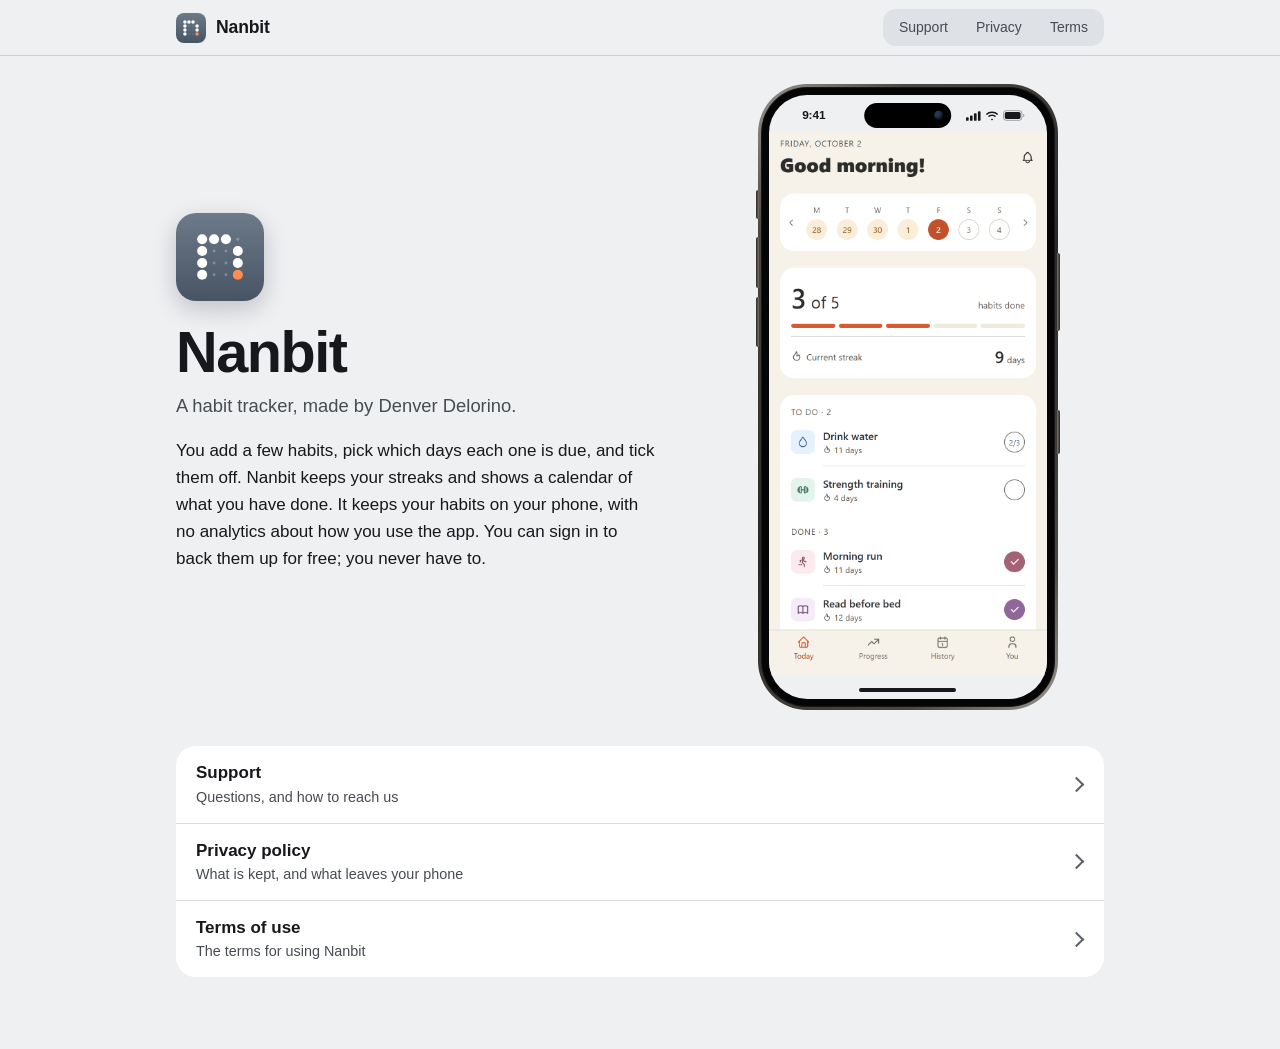
==== commit f1986c36: "Recolour, retype and re-icon the app: Cold Steel The whole app cool and masculine, from the canvases" ====
--- a/index.html
+++ b/index.html
@@ -4,11 +4,11 @@
 <meta charset="utf-8">
 <meta name="viewport" content="width=device-width, initial-scale=1">
 <title>Nanbit</title>
-<meta name="theme-color" content="#F6F1E9" media="(prefers-color-scheme: light)">
-<meta name="theme-color" content="#1F1C19" media="(prefers-color-scheme: dark)">
+<meta name="theme-color" content="#EFF0F2" media="(prefers-color-scheme: light)">
+<meta name="theme-color" content="#0F1113" media="(prefers-color-scheme: dark)">
 <meta name="description" content="Nanbit is a habit tracker for iPhone.">
-<link rel="icon" type="image/svg+xml" href="icon.svg">
-<link rel="stylesheet" href="nanbit.css">
+<link rel="icon" type="image/svg+xml" href="icon.svg?v=7e4065ee74">
+<link rel="stylesheet" href="nanbit.css?v=0df4eadc7d">
 </head>
 <body>
 <!--
@@ -19,7 +19,7 @@
 -->
 <header class="bar wide">
   <div class="bar-in">
-    <a class="brand" href="index.html"><img src="icon.svg" alt="" width="30" height="30">Nanbit</a>
+    <a class="brand" href="index.html"><img src="icon.svg?v=7e4065ee74" alt="" width="30" height="30">Nanbit</a>
     <nav class="seg" aria-label="Pages">
       <a href="support.html">Support</a>
       <a href="privacy.html">Privacy</a>
@@ -30,7 +30,7 @@
 <main class="home">
 <div class="stage">
 <div class="hero">
-  <img class="app-icon" src="icon.svg" alt="" width="88" height="88">
+  <img class="app-icon" src="icon.svg?v=7e4065ee74" alt="" width="88" height="88">
   <h1>Nanbit</h1>
   <p class="dateline">A habit tracker, made by Denver Delorino.</p>
   <!--
@@ -69,8 +69,8 @@
       </span>
     </div>
     <picture>
-      <source srcset="today-dark.png" media="(prefers-color-scheme: dark)">
-      <img src="today-light.png" width="402" height="786" alt="Nanbit's Today screen, with sample habits: 3 of 5 habits done, a 9-day streak, two habits to do and three done.">
+      <source srcset="today-dark.png?v=6ab7033c39" media="(prefers-color-scheme: dark)">
+      <img src="today-light.png?v=0bf3e87691" width="402" height="786" alt="Nanbit's Today screen, with sample habits: 3 of 5 habits done, a 9-day streak, two habits to do and three done.">
     </picture>
     <div class="home-bar" aria-hidden="true"></div>
   </div>
--- a/nanbit.css
+++ b/nanbit.css
@@ -1,32 +1,34 @@
 /*
- * The hosted pages, drawn the way the app is drawn: the warm cream screen with
- * white cards on it (a warm dark grey with lighter grey cards in dark), 20pt
- * corners, three weights (heavy titles, semibold names and buttons, regular
- * body), no shadow but the app icon's, and the orange used only for what is
- * current and for the main button. The values are src/theme/tokens.ts's, the
- * Orange theme's: change one there and change it here.
+ * The hosted pages, drawn the way the app is drawn: Cold Steel since 8 October
+ * 2026, a cool grey screen with white cards on it (near-black with graphite
+ * cards in dark), 20pt corners, three weights (heavy titles, semibold names and
+ * buttons, regular body), no shadow but the app icon's, and the steel used only
+ * for what is current and for the main button. The values are
+ * src/theme/tokens.ts's, the Steel theme's (the `orange` key): change one there
+ * and change it here. In dark, as in the app, the solid steel is lit and the
+ * words on it are near-black. *Until then the warm cream and the orange.*
  *
  * Every text color reaches 4.5:1 on the surface it sits on, in both schemes.
  */
 :root {
   color-scheme: light dark;
-  --bg: #F6F1E9;
+  --bg: #EFF0F2;
   --card: #FFFFFF;
   --raised: #FFFFFF;
-  --fill: #EFE9DF;
-  --fill-strong: #D6CDC0;
-  --track: #E5DDCF;
-  --hair: rgba(60, 45, 30, 0.16);
-  --ink: #2C2C2A;
-  --ink2: #55534E;
-  --ink3: #6A6862;
-  --accent: #D85A30;
-  --accent-deep: #C2512B;
-  --accent-text: #B4471F;
-  --accent-soft: #FAEEDA;
-  --on-accent-soft: #854F0B;
+  --fill: #E6E8EB;
+  --fill-strong: #C7CBD1;
+  --track: #DEE1E5;
+  --hair: rgba(20, 24, 30, 0.15);
+  --ink: #16181B;
+  --ink2: #474B52;
+  --ink3: #5C6169;
+  --accent: #546477;
+  --accent-deep: #475567;
+  --accent-text: #546477;
+  --accent-soft: #E1E8F0;
+  --on-accent-soft: #3D4B5B;
   --on-solid: #FFFFFF;
-  --icon-shadow: rgba(0, 0, 0, 0.18);
+  --icon-shadow: rgba(5, 12, 24, 0.2);
   --bar-h: 56px;
   --r-surface: 20px;
   --r-card: 12px;
@@ -34,20 +36,23 @@
 }
 @media (prefers-color-scheme: dark) {
   :root {
-    --bg: #1F1C19;
-    --card: #2E2A26;
-    --raised: #4A443D;
-    --fill: #3A352F;
-    --fill-strong: #4E473F;
-    --track: #35302A;
-    --hair: rgba(255, 240, 225, 0.11);
-    --ink: #F1EFE8;
-    --ink2: #BDB9AF;
-    --ink3: #A5A197;
-    --accent-text: #F2906A;
-    --accent-soft: #3A2A16;
-    --on-accent-soft: #E9B872;
-    --icon-shadow: rgba(0, 0, 0, 0.5);
+    --bg: #0F1113;
+    --card: #181B1F;
+    --raised: #2D3238;
+    --fill: #23272C;
+    --fill-strong: #383D44;
+    --track: #282C32;
+    --hair: rgba(220, 225, 232, 0.12);
+    --ink: #E9EBEE;
+    --ink2: #B8BCC3;
+    --ink3: #979CA4;
+    --accent: #A3B1C2;
+    --accent-deep: #A3B1C2;
+    --accent-text: #A3B1C2;
+    --accent-soft: #252E39;
+    --on-accent-soft: #BCC8D6;
+    --on-solid: #0F1113;
+    --icon-shadow: rgba(0, 0, 0, 0.55);
   }
 }
 
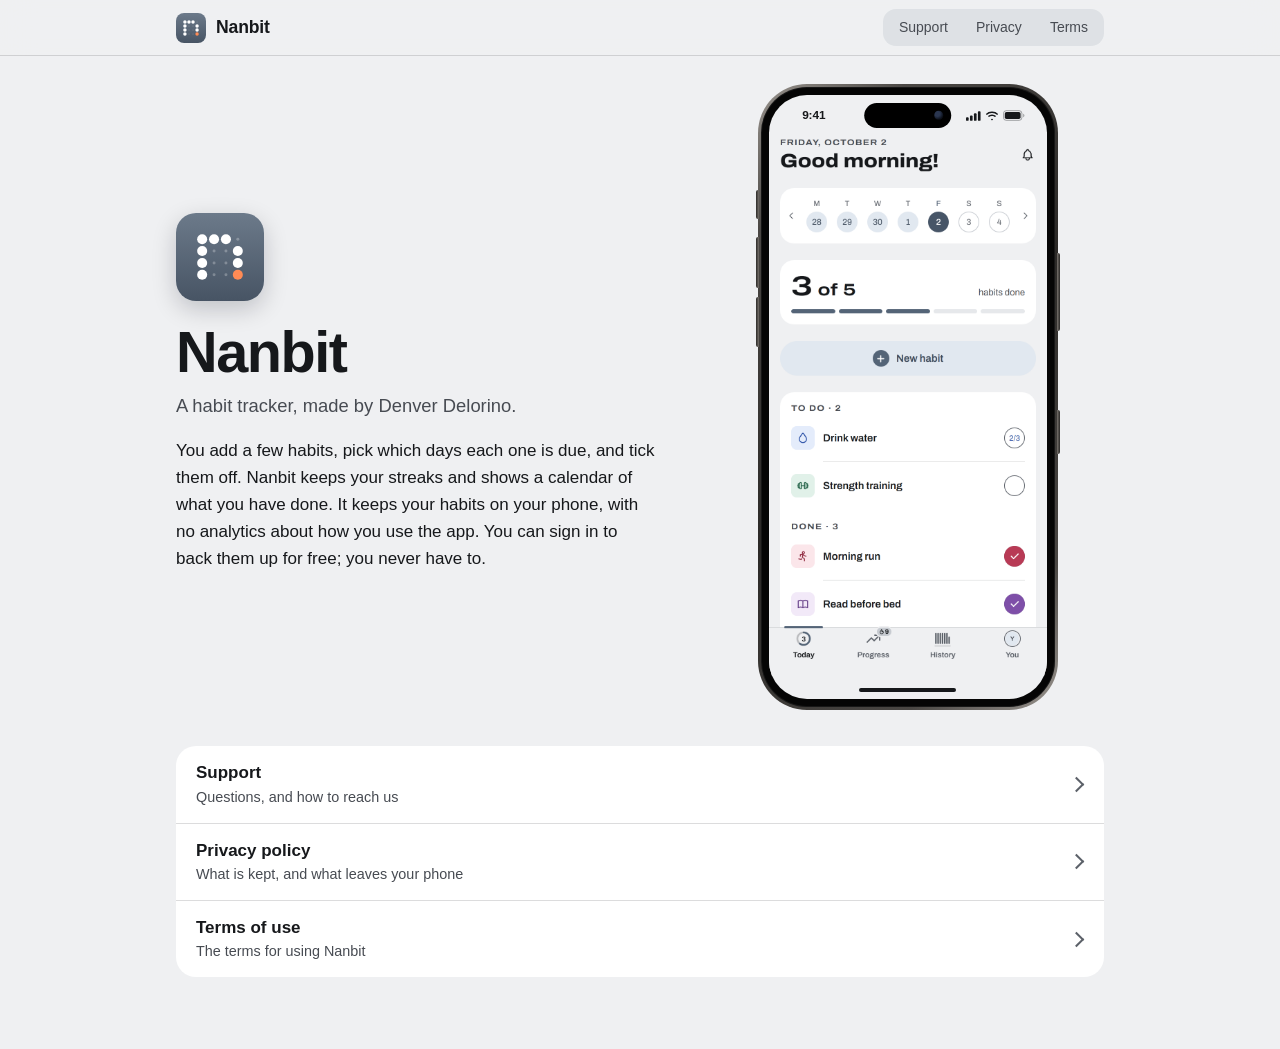
==== commit abd45abb: "Retake the landing page's pictures of Today in Cold Steel Co-Authored-By: Claude Opus 5.5 <noreply@a" ====
--- a/index.html
+++ b/index.html
@@ -69,8 +69,8 @@
       </span>
     </div>
     <picture>
-      <source srcset="today-dark.png?v=6ab7033c39" media="(prefers-color-scheme: dark)">
-      <img src="today-light.png?v=0bf3e87691" width="402" height="786" alt="Nanbit's Today screen, with sample habits: 3 of 5 habits done, a 9-day streak, two habits to do and three done.">
+      <source srcset="today-dark.png?v=bad4b9c546" media="(prefers-color-scheme: dark)">
+      <img src="today-light.png?v=85c3469e1d" width="402" height="786" alt="Nanbit's Today screen, with sample habits: 3 of 5 habits done, a 9-day streak, two habits to do and three done.">
     </picture>
     <div class="home-bar" aria-hidden="true"></div>
   </div>
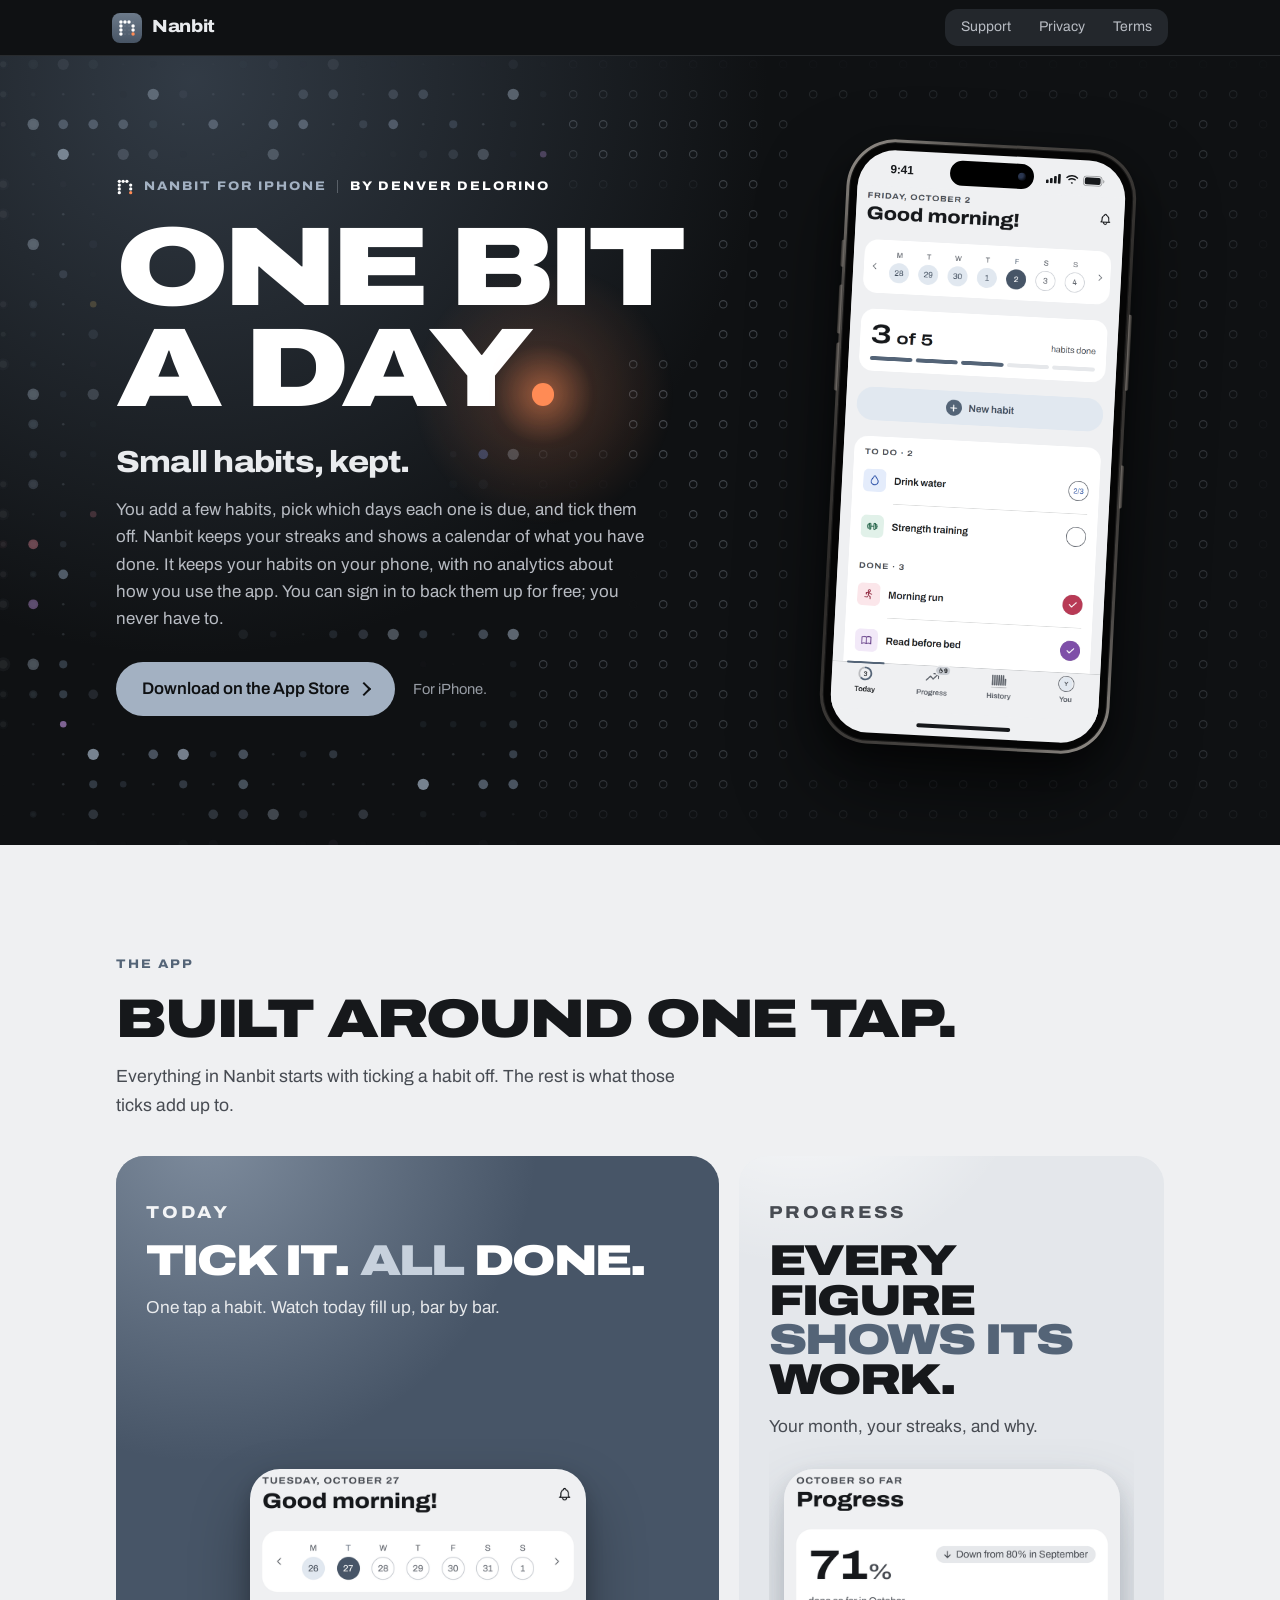
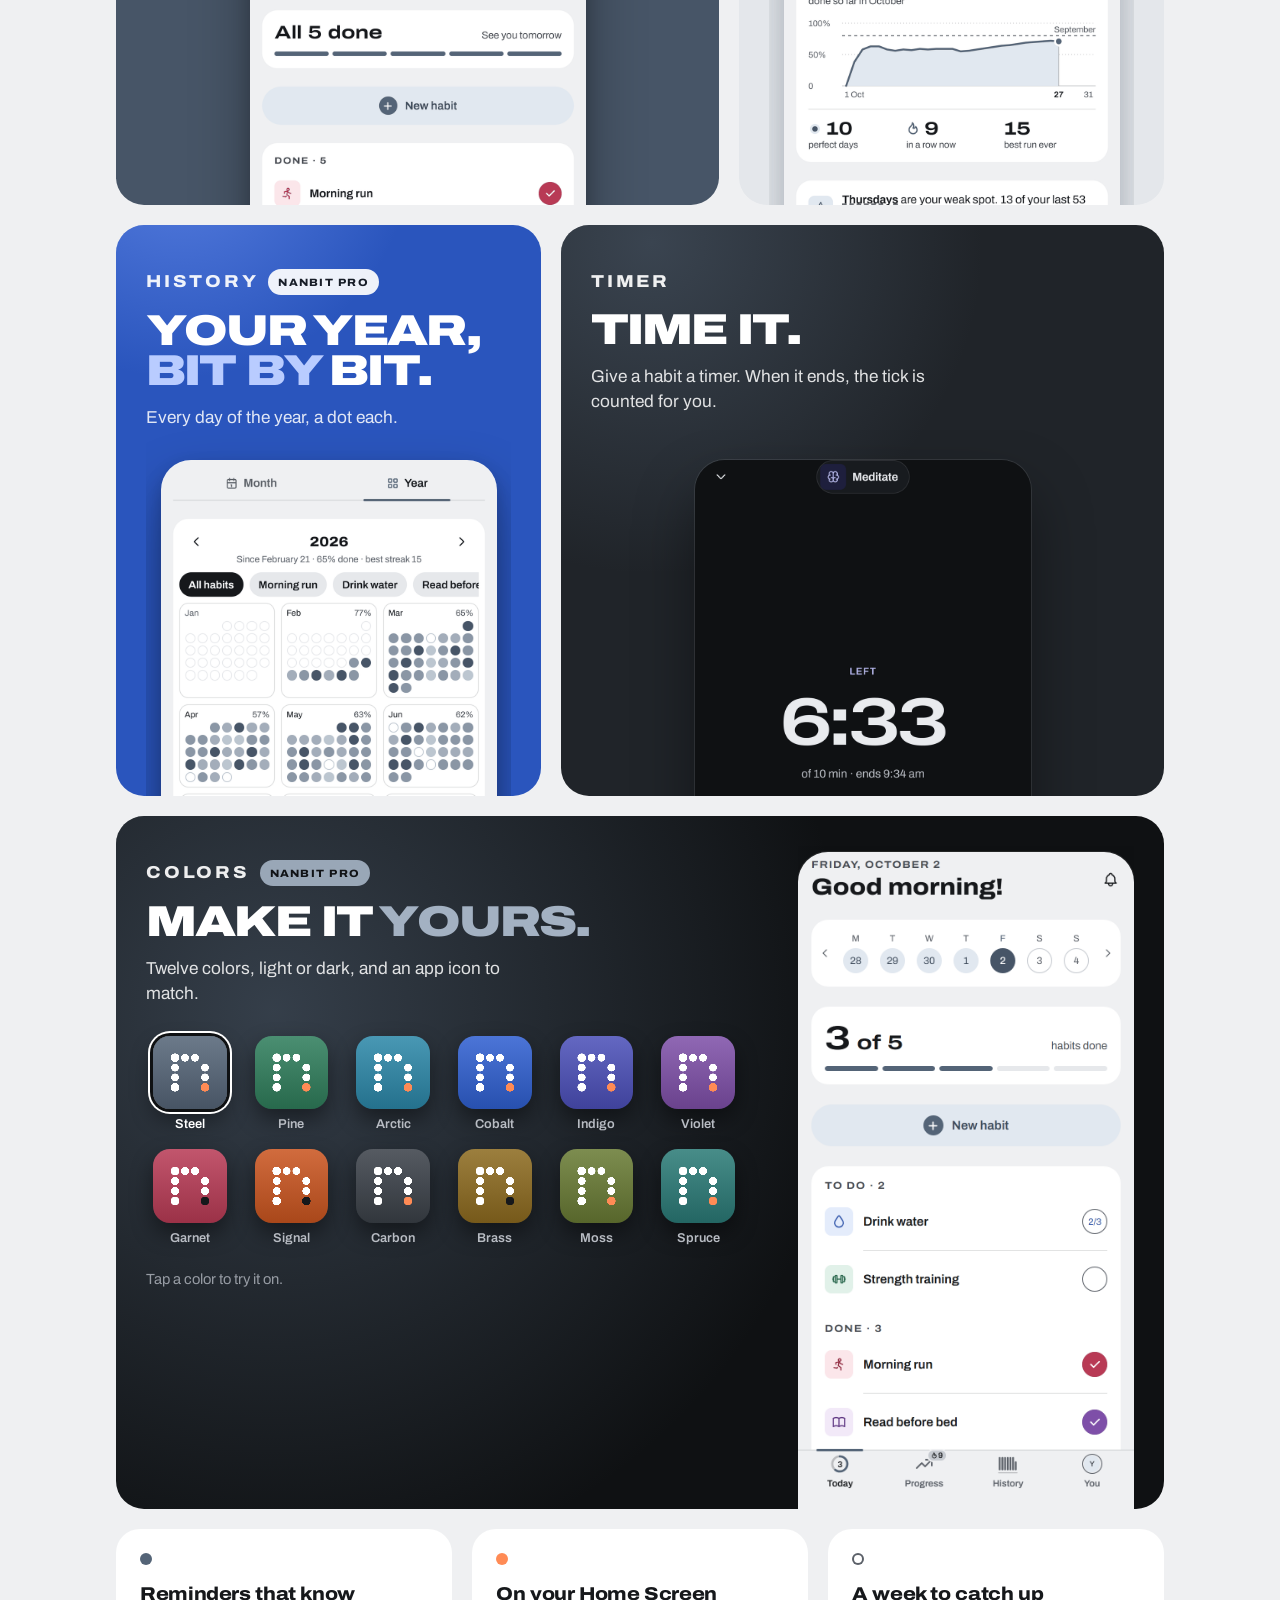
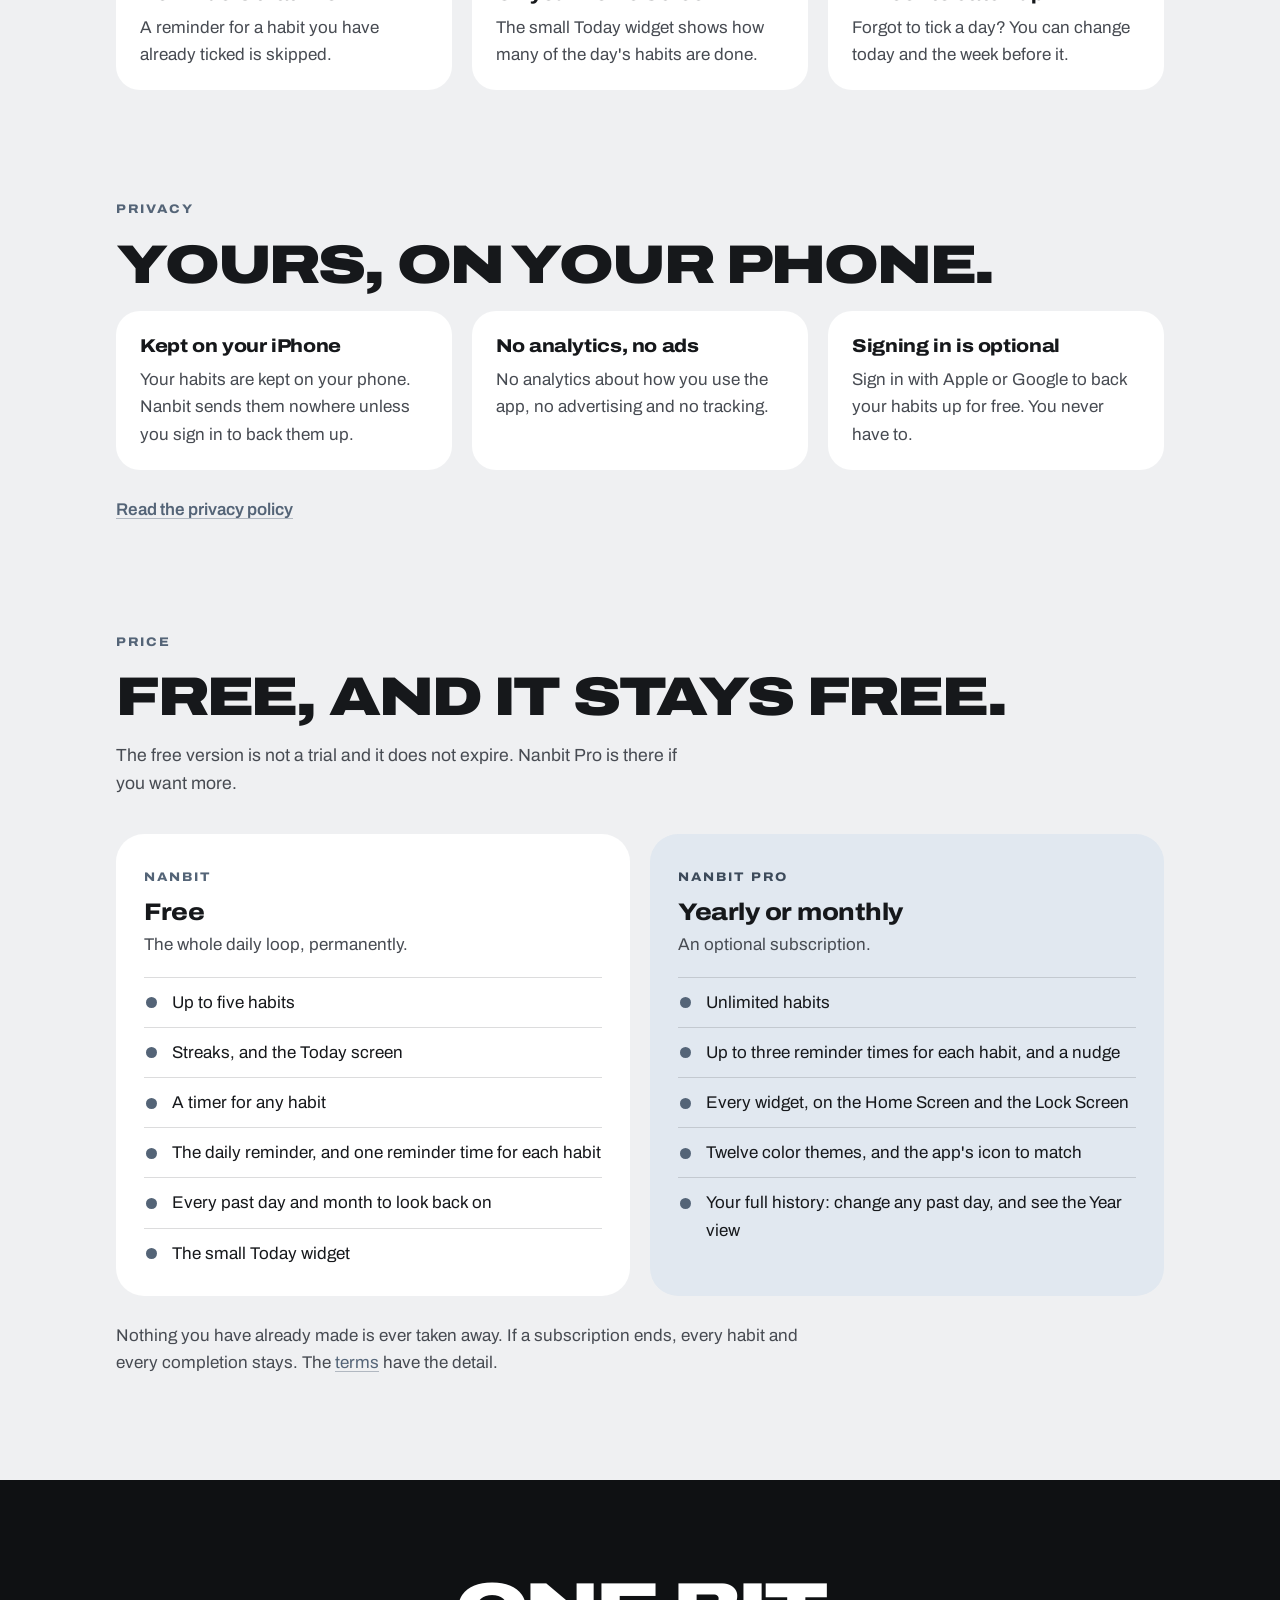
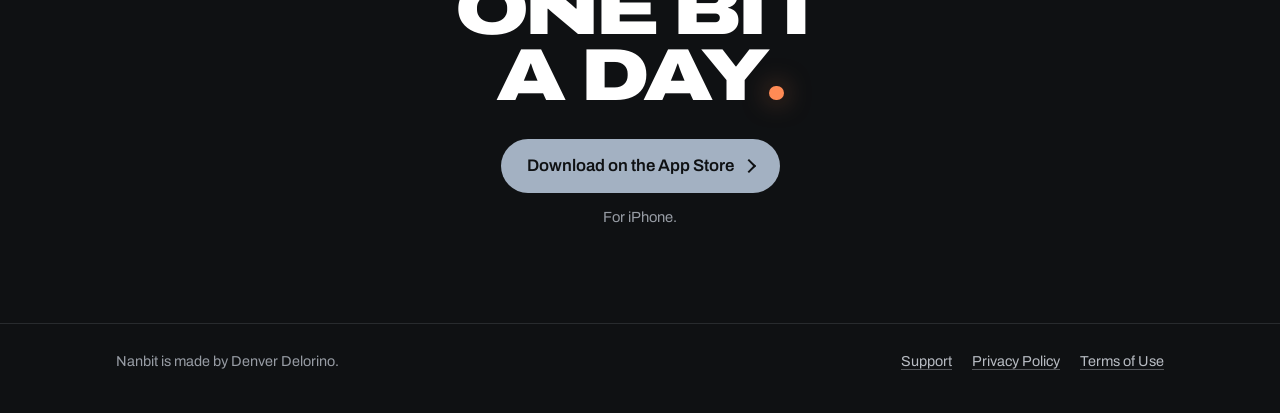
==== commit f20afc61: "Make the hosted pages iPhone's alone, and redesign them No page mentions Google Play or Android any " ====
--- a/index.html
+++ b/index.html
@@ -3,21 +3,47 @@
 <head>
 <meta charset="utf-8">
 <meta name="viewport" content="width=device-width, initial-scale=1">
-<title>Nanbit</title>
-<meta name="theme-color" content="#EFF0F2" media="(prefers-color-scheme: light)">
-<meta name="theme-color" content="#0F1113" media="(prefers-color-scheme: dark)">
-<meta name="description" content="Nanbit is a habit tracker for iPhone.">
+<title>Nanbit: Habit Tracker for iPhone</title>
+<meta name="theme-color" content="#0F1113">
+<meta name="description" content="Nanbit is a habit tracker for iPhone. Small habits, kept: tick one off and watch the day fill in.">
+<link rel="canonical" href="https://lemiarino.github.io/nanbit-pages/">
+<link rel="apple-touch-icon" href="touch-icon.png?v=4d1a9c582b">
+<meta property="og:type" content="website">
+<meta property="og:site_name" content="Nanbit">
+<meta property="og:title" content="Nanbit: Habit Tracker for iPhone">
+<meta property="og:description" content="Small habits, kept. Tick one off and watch the day fill in. A habit tracker for iPhone.">
+<meta property="og:url" content="https://lemiarino.github.io/nanbit-pages/">
+<meta property="og:image" content="https://lemiarino.github.io/nanbit-pages/og.png">
+<meta property="og:image:width" content="1200">
+<meta property="og:image:height" content="630">
+<meta property="og:image:alt" content="One bit a day. Small habits, kept.">
+<meta name="twitter:card" content="summary_large_image">
 <link rel="icon" type="image/svg+xml" href="icon.svg?v=7e4065ee74">
-<link rel="stylesheet" href="nanbit.css?v=0df4eadc7d">
+<link rel="stylesheet" href="nanbit.css?v=96a0023c73">
+<script src="home.js?v=1b75cd1953" defer></script>
 </head>
 <body>
 <!--
-  Redesigned and published 2 October 2026: drawn with nanbit.css in the app's
-  own colors. The two paragraphs are unchanged. The iPhone's frame is CSS; its
-  screen is a picture of the app's Today screen with the showcase sample
-  habits (nanbit.css says how it was taken).
+  Rebuilt 13 October 2026, with the pages made iPhone's alone that day. The
+  paragraph under the headline is the one this page has carried since 2 October
+  2026, unchanged, and src/platform/pages.test.ts holds its last sentence.
+  Every other line is something the app does, in the words the App Store
+  screenshots, the support page or the terms page already use for it:
+
+  - The five tiles: the screenshots' own headlines and sentences
+    (.claude/reel/shots4.html), over the app's own screens (shot-*.png).
+    Nanbit Pro is marked where the screenshots mark it: the Year view and the
+    colors.
+  - The three facts and the two plans: the support page's "What does Pro
+    actually unlock?" and the terms page's free version. The timer is in the
+    free list because nothing asks for Nanbit Pro before it
+    (src/purchases/limits.ts has no rule for it; app/sheet/timer.tsx has none).
+  - The link is the app's App Store page by its Apple ID (6809155289).
+
+  The iPhone's frame is CSS; its screen is a picture of the app's Today screen
+  with the showcase sample habits (`npm run pages:today`).
 -->
-<header class="bar wide">
+<header class="bar night">
   <div class="bar-in">
     <a class="brand" href="index.html"><img src="icon.svg?v=7e4065ee74" alt="" width="30" height="30">Nanbit</a>
     <nav class="seg" aria-label="Pages">
@@ -28,61 +54,265 @@
   </div>
 </header>
 <main class="home">
-<div class="stage">
-<div class="hero">
-  <img class="app-icon" src="icon.svg?v=7e4065ee74" alt="" width="88" height="88">
-  <h1>Nanbit</h1>
-  <p class="dateline">A habit tracker, made by Denver Delorino.</p>
-  <!--
-    Until 13 September 2026 the last sentence said "Everything stays on your
-    phone: no account, no server, no analytics." That is the support page's
-    sentence retired on 11 September 2026, false for the same reason: the
-    phone's own backup can carry the database. Corrected to the terms About
-    uses; see ROADMAP, "Your habits stay on your phone".
-  -->
-  <!--
-    Rewritten twice on 23 September 2026. It said "It keeps your habits on your
-    phone, with no account and no analytics about how you use the app. It never
-    sends them anywhere itself" until that morning, when it was rewritten for
-    Sign in with Apple and a backup to the account. The owner removed sign-in
-    and accounts that evening, so it says again what the app does.
-  -->
-  <p>You add a few habits, pick which days each one is due, and tick them off.
-<!-- Changed 2 October 2026: sign-in came back as an optional, free backup (ROADMAP, "Sign-in returns"). -->
-  Nanbit keeps your streaks and shows a calendar of what you have done. It keeps
-  your habits on your phone, with no analytics about how you use the app. You
-  can sign in to back them up for free; you never have to.</p>
-</div>
-
-<div class="phone">
-  <i class="btn l action"></i><i class="btn l vol-up"></i><i class="btn l vol-down"></i>
-  <i class="btn r power"></i><i class="btn r camera"></i>
-  <div class="bezel">
-  <div class="screen">
-    <div class="island" aria-hidden="true"></div>
-    <div class="status" aria-hidden="true">
-      <span>9:41</span>
-      <span class="icons">
-        <svg width="15" height="10" viewBox="0 0 17 11" fill="currentColor"><rect x="0" y="7" width="3" height="4" rx="1"/><rect x="4.5" y="5" width="3" height="6" rx="1"/><rect x="9" y="2.5" width="3" height="8.5" rx="1"/><rect x="13.5" y="0" width="3" height="11" rx="1"/></svg>
-        <svg width="14" height="10" viewBox="0 0 15 11" fill="currentColor"><path d="M7.5 2.2c2.2 0 4.2.85 5.7 2.25l1.1-1.15A9.6 9.6 0 0 0 7.5.6 9.6 9.6 0 0 0 .7 3.3l1.1 1.15A8 8 0 0 1 7.5 2.2zm0 3.2c1.3 0 2.5.5 3.4 1.3l1.1-1.15A6.4 6.4 0 0 0 7.5 3.8 6.4 6.4 0 0 0 3 5.55L4.1 6.7c.9-.8 2.1-1.3 3.4-1.3zm0 3.2c-.5 0-1 .2-1.3.5l1.3 1.4 1.3-1.4c-.3-.3-.8-.5-1.3-.5z"/></svg>
-        <svg width="22" height="11" viewBox="0 0 25 12"><rect x="0.5" y="0.5" width="21" height="11" rx="3.2" fill="none" stroke="currentColor" opacity="0.4"/><rect x="2" y="2" width="18" height="8" rx="2" fill="currentColor"/><path d="M23 4v4c.8-.3 1.3-1.1 1.3-2S23.8 4.3 23 4z" fill="currentColor" opacity="0.4"/></svg>
-      </span>
-    </div>
-    <picture>
-      <source srcset="today-dark.png?v=bad4b9c546" media="(prefers-color-scheme: dark)">
-      <img src="today-light.png?v=85c3469e1d" width="402" height="786" alt="Nanbit's Today screen, with sample habits: 3 of 5 habits done, a 9-day streak, two habits to do and three done.">
-    </picture>
-    <div class="home-bar" aria-hidden="true"></div>
-  </div>
-  </div>
-</div>
-</div>
-
-<nav class="links" aria-label="More">
-  <a href="support.html"><span><span class="t">Support</span><span class="d">Questions, and how to reach us</span></span></a>
-  <a href="privacy.html"><span><span class="t">Privacy policy</span><span class="d">What is kept, and what leaves your phone</span></span></a>
-  <a href="terms.html"><span><span class="t">Terms of use</span><span class="d">The terms for using Nanbit</span></span></a>
-</nav>
+
+<section class="top">
+  <canvas class="field" aria-hidden="true"></canvas>
+  <div class="wrap top-in">
+    <div class="pitch">
+      <p class="eyebrow" data-quiet>
+        <svg width="18" height="18" viewBox="18 18 64 64" aria-hidden="true"><g fill="#FFFFFF"><circle cx="29.75" cy="29.75" r="5.7"/><circle cx="43.25" cy="29.75" r="5.7"/><circle cx="56.75" cy="29.75" r="5.7"/><circle cx="29.75" cy="43.25" r="5.7"/><circle cx="70.25" cy="43.25" r="5.7"/><circle cx="29.75" cy="56.75" r="5.7"/><circle cx="70.25" cy="56.75" r="5.7"/><circle cx="29.75" cy="70.25" r="5.7"/></g><circle cx="70.25" cy="70.25" r="5.7" fill="#FF8B55"/></svg>
+        <span>Nanbit for iPhone</span>
+        <span class="by">by Denver Delorino</span>
+      </p>
+      <h1 class="shout"><span class="line" data-quiet>One bit</span> <span class="line" data-quiet>a day<span class="today" aria-hidden="true"></span><span class="sr">.</span></span></h1>
+      <p class="tag" data-quiet>Small habits, kept.</p>
+      <p class="say" data-quiet>You add a few habits, pick which days each one is due, and tick them off.
+      Nanbit keeps your streaks and shows a calendar of what you have done. It keeps
+      your habits on your phone, with no analytics about how you use the app. You
+      can sign in to back them up for free; you never have to.</p>
+      <div class="cta">
+        <a class="get" href="https://apps.apple.com/app/id6809155289" data-quiet="box">Download on the App Store</a>
+        <p class="fine" data-quiet>For iPhone.</p>
+      </div>
+    </div>
+
+    <div class="phone" data-quiet="box">
+      <i class="btn l action"></i><i class="btn l vol-up"></i><i class="btn l vol-down"></i>
+      <i class="btn r power"></i><i class="btn r camera"></i>
+      <div class="bezel">
+      <div class="screen">
+        <div class="island" aria-hidden="true"></div>
+        <div class="status" aria-hidden="true">
+          <span>9:41</span>
+          <span class="icons-bar">
+            <svg width="15" height="10" viewBox="0 0 17 11" fill="currentColor"><rect x="0" y="7" width="3" height="4" rx="1"/><rect x="4.5" y="5" width="3" height="6" rx="1"/><rect x="9" y="2.5" width="3" height="8.5" rx="1"/><rect x="13.5" y="0" width="3" height="11" rx="1"/></svg>
+            <svg width="14" height="10" viewBox="0 0 15 11" fill="currentColor"><path d="M7.5 2.2c2.2 0 4.2.85 5.7 2.25l1.1-1.15A9.6 9.6 0 0 0 7.5.6 9.6 9.6 0 0 0 .7 3.3l1.1 1.15A8 8 0 0 1 7.5 2.2zm0 3.2c1.3 0 2.5.5 3.4 1.3l1.1-1.15A6.4 6.4 0 0 0 7.5 3.8 6.4 6.4 0 0 0 3 5.55L4.1 6.7c.9-.8 2.1-1.3 3.4-1.3zm0 3.2c-.5 0-1 .2-1.3.5l1.3 1.4 1.3-1.4c-.3-.3-.8-.5-1.3-.5z"/></svg>
+            <svg width="22" height="11" viewBox="0 0 25 12"><rect x="0.5" y="0.5" width="21" height="11" rx="3.2" fill="none" stroke="currentColor" opacity="0.4"/><rect x="2" y="2" width="18" height="8" rx="2" fill="currentColor"/><path d="M23 4v4c.8-.3 1.3-1.1 1.3-2S23.8 4.3 23 4z" fill="currentColor" opacity="0.4"/></svg>
+          </span>
+        </div>
+        <picture class="frame f1">
+          <source srcset="today-dark.png?v=bad4b9c546" media="(prefers-color-scheme: dark)">
+          <img src="today-light.png?v=85c3469e1d" width="402" height="786" alt="Nanbit's Today screen, with sample habits: 3 of 5 habits done, two habits to do and three done.">
+        </picture>
+        <picture class="frame over f2" aria-hidden="true">
+          <source srcset="today-dark-2.png?v=47c93fbaaf" media="(prefers-color-scheme: dark)">
+          <img src="today-light-2.png?v=cfe17d512c" width="402" height="786" alt="">
+        </picture>
+        <picture class="frame over f3" aria-hidden="true">
+          <source srcset="today-dark-3.png?v=d36e64dbd1" media="(prefers-color-scheme: dark)">
+          <img src="today-light-3.png?v=3d107eec53" width="402" height="786" alt="">
+        </picture>
+        <img class="frame over worn" width="402" height="786" alt="" aria-hidden="true" hidden>
+        <div class="home-bar" aria-hidden="true"></div>
+      </div>
+      </div>
+    </div>
+  </div>
+</section>
+
+<section class="part">
+  <div class="wrap">
+    <p class="eyebrow" data-rise>The app</p>
+    <h2 data-rise>Built around one tap.</h2>
+    <p class="intro" data-rise>Everything in Nanbit starts with ticking a habit off. The rest
+    is what those ticks add up to.</p>
+
+    <div class="tiles">
+      <article class="tile steel w7" data-rise>
+        <div class="words">
+          <p class="eyebrow">Today</p>
+          <h3>Tick it. <span>All</span> done.</h3>
+          <p>One tap a habit. Watch today fill up, bar by bar.</p>
+        </div>
+        <div class="hold"><img class="shot" src="shot-today.png?v=24ca8397a3" width="440" height="600" loading="lazy" alt="The Today screen with all five habits ticked: All 5 done, see you tomorrow."></div>
+      </article>
+
+      <article class="tile fog w5" data-rise>
+        <p class="eyebrow">Progress</p>
+        <h3>Every figure <span>shows its</span> work.</h3>
+        <p>Your month, your streaks, and why.</p>
+        <div class="hold"><img class="shot" src="shot-progress.png?v=36d483af6d" width="440" height="600" loading="lazy" alt="The Progress screen: 71% done so far in October, down from 80% in September, with 10 perfect days and 9 in a row."></div>
+      </article>
+
+      <article class="tile cobalt w5" data-rise>
+        <p class="eyebrow">History <span class="pro">Nanbit Pro</span></p>
+        <h3>Your year, <span>bit by</span> bit.</h3>
+        <p>Every day of the year, a dot each.</p>
+        <div class="hold"><img class="shot" src="shot-year.png?v=c018d918f5" width="440" height="600" loading="lazy" alt="History's Year view: twelve months of dots, each day shaded by how much of it was done."></div>
+      </article>
+
+      <article class="tile carbon w7" data-rise>
+        <div class="words">
+          <p class="eyebrow">Timer</p>
+          <h3>Time it.</h3>
+          <p>Give a habit a timer. When it ends, the tick is counted for you.</p>
+        </div>
+        <div class="hold"><img class="shot" src="shot-timer.png?v=9bfee1f9bd" width="440" height="600" loading="lazy" alt="A habit's timer running: 6 minutes 33 seconds left of 10, with pause and one-minute buttons."></div>
+      </article>
+
+      <article class="tile night w12 pick" data-rise>
+        <div class="words">
+          <p class="eyebrow">Colors <span class="pro">Nanbit Pro</span></p>
+          <h3>Make it <span>yours.</span></h3>
+          <p>Twelve colors, light or dark, and an app icon to match.</p>
+          <ul class="icons" aria-label="The twelve colors">
+            <li><button type="button" class="swatch" data-color="steel" aria-pressed="true" style="--a:#6C7A8A;--b:#475464"><i></i><span>Steel</span></button></li>
+            <li><button type="button" class="swatch" data-color="pine" aria-pressed="false" style="--a:#4B8F72;--b:#27694C"><i></i><span>Pine</span></button></li>
+            <li><button type="button" class="swatch" data-color="arctic" aria-pressed="false" style="--a:#4998B4;--b:#24718D"><i></i><span>Arctic</span></button></li>
+            <li><button type="button" class="swatch" data-color="cobalt" aria-pressed="false" style="--a:#4C75D7;--b:#2750AF"><i></i><span>Cobalt</span></button></li>
+            <li><button type="button" class="swatch" data-color="indigo" aria-pressed="false" style="--a:#6468C2;--b:#3F429B"><i></i><span>Indigo</span></button></li>
+            <li><button type="button" class="swatch" data-color="violet" aria-pressed="false" style="--a:#9068B4;--b:#6A428D"><i></i><span>Violet</span></button></li>
+            <li><button type="button" class="swatch" data-color="garnet" aria-pressed="false" style="--a:#C2566D;--b:#9B3147;--t:#16181B"><i></i><span>Garnet</span></button></li>
+            <li><button type="button" class="swatch" data-color="signal" aria-pressed="false" style="--a:#D16C3E;--b:#A9471A;--t:#16181B"><i></i><span>Signal</span></button></li>
+            <li><button type="button" class="swatch" data-color="carbon" aria-pressed="false" style="--a:#565B62;--b:#31363C"><i></i><span>Carbon</span></button></li>
+            <li><button type="button" class="swatch" data-color="brass" aria-pressed="false" style="--a:#9C7F3E;--b:#76591A;--t:#16181B"><i></i><span>Brass</span></button></li>
+            <li><button type="button" class="swatch" data-color="moss" aria-pressed="false" style="--a:#7D8D50;--b:#57662B"><i></i><span>Moss</span></button></li>
+            <li><button type="button" class="swatch" data-color="spruce" aria-pressed="false" style="--a:#488D89;--b:#236663"><i></i><span>Spruce</span></button></li>
+          </ul>
+          <p class="hint">Tap a color to try it on.</p>
+        </div>
+        <div class="hold">
+          <picture>
+            <source srcset="today-dark.png?v=bad4b9c546" media="(prefers-color-scheme: dark)">
+            <img class="shot try" src="today-light.png?v=85c3469e1d" width="402" height="786" loading="lazy" alt="Nanbit's Today screen in Steel.">
+          </picture>
+        </div>
+      </article>
+      <!-- The app's Today screen in each color and each scheme, for home.js to
+           show when a color is chosen. In a template, so a browser fetches one
+           only when it is asked for, and stamped like every other picture. -->
+      <template id="colors">
+        <img data-color="steel" data-scheme="light" src="today-light.png?v=85c3469e1d" alt="">
+        <img data-color="pine" data-scheme="light" src="today-light-pine.png?v=1ca86f8f33" alt="">
+        <img data-color="arctic" data-scheme="light" src="today-light-arctic.png?v=3068538846" alt="">
+        <img data-color="cobalt" data-scheme="light" src="today-light-cobalt.png?v=183cd6d655" alt="">
+        <img data-color="indigo" data-scheme="light" src="today-light-indigo.png?v=d5e85e38f5" alt="">
+        <img data-color="violet" data-scheme="light" src="today-light-violet.png?v=cf47433a33" alt="">
+        <img data-color="garnet" data-scheme="light" src="today-light-garnet.png?v=ff579f3cd7" alt="">
+        <img data-color="signal" data-scheme="light" src="today-light-signal.png?v=7266838d43" alt="">
+        <img data-color="carbon" data-scheme="light" src="today-light-carbon.png?v=69cc593033" alt="">
+        <img data-color="brass" data-scheme="light" src="today-light-brass.png?v=489cf15a94" alt="">
+        <img data-color="moss" data-scheme="light" src="today-light-moss.png?v=1ac5926991" alt="">
+        <img data-color="spruce" data-scheme="light" src="today-light-spruce.png?v=a9aa5ee32a" alt="">
+        <img data-color="steel" data-scheme="dark" src="today-dark.png?v=bad4b9c546" alt="">
+        <img data-color="pine" data-scheme="dark" src="today-dark-pine.png?v=2ddb6a4bf9" alt="">
+        <img data-color="arctic" data-scheme="dark" src="today-dark-arctic.png?v=5cfd8255e0" alt="">
+        <img data-color="cobalt" data-scheme="dark" src="today-dark-cobalt.png?v=3970764bae" alt="">
+        <img data-color="indigo" data-scheme="dark" src="today-dark-indigo.png?v=e555148ae9" alt="">
+        <img data-color="violet" data-scheme="dark" src="today-dark-violet.png?v=84a1a61bab" alt="">
+        <img data-color="garnet" data-scheme="dark" src="today-dark-garnet.png?v=75aaed2187" alt="">
+        <img data-color="signal" data-scheme="dark" src="today-dark-signal.png?v=d5941cdec1" alt="">
+        <img data-color="carbon" data-scheme="dark" src="today-dark-carbon.png?v=169dc828da" alt="">
+        <img data-color="brass" data-scheme="dark" src="today-dark-brass.png?v=b4fcd623f0" alt="">
+        <img data-color="moss" data-scheme="dark" src="today-dark-moss.png?v=d16274e1bf" alt="">
+        <img data-color="spruce" data-scheme="dark" src="today-dark-spruce.png?v=4cc858584a" alt="">
+      </template>
+    </div>
+
+    <div class="facts">
+      <div class="fact" data-rise>
+        <i class="dot"></i>
+        <h3>Reminders that know</h3>
+        <p>A reminder for a habit you have already ticked is skipped.</p>
+      </div>
+      <div class="fact" data-rise>
+        <i class="dot lit"></i>
+        <h3>On your Home Screen</h3>
+        <p>The small Today widget shows how many of the day's habits are done.</p>
+      </div>
+      <div class="fact" data-rise>
+        <i class="dot ring"></i>
+        <h3>A week to catch up</h3>
+        <p>Forgot to tick a day? You can change today and the week before it.</p>
+      </div>
+    </div>
+  </div>
+</section>
+
+<section class="part">
+  <div class="wrap">
+    <p class="eyebrow" data-rise>Privacy</p>
+    <h2 data-rise>Yours, on your phone.</h2>
+    <div class="facts">
+      <div class="fact" data-rise>
+        <h3>Kept on your iPhone</h3>
+        <p>Your habits are kept on your phone. Nanbit sends them nowhere unless you
+        sign in to back them up.</p>
+      </div>
+      <div class="fact" data-rise>
+        <h3>No analytics, no ads</h3>
+        <p>No analytics about how you use the app, no advertising and no
+        tracking.</p>
+      </div>
+      <div class="fact" data-rise>
+        <h3>Signing in is optional</h3>
+        <p>Sign in with Apple or Google to back your habits up for free. You never
+        have to.</p>
+      </div>
+    </div>
+    <p class="more" data-rise><a href="privacy.html">Read the privacy policy</a></p>
+  </div>
+</section>
+
+<section class="part">
+  <div class="wrap">
+    <p class="eyebrow" data-rise>Price</p>
+    <h2 data-rise>Free, and it stays free.</h2>
+    <p class="intro" data-rise>The free version is not a trial and it does not expire.
+    Nanbit Pro is there if you want more.</p>
+    <div class="plans">
+      <div class="plan" data-rise>
+        <p class="eyebrow">Nanbit</p>
+        <h3>Free</h3>
+        <p class="sub">The whole daily loop, permanently.</p>
+        <ul>
+          <li>Up to five habits</li>
+          <li>Streaks, and the Today screen</li>
+          <li>A timer for any habit</li>
+          <li>The daily reminder, and one reminder time for each habit</li>
+          <li>Every past day and month to look back on</li>
+          <li>The small Today widget</li>
+        </ul>
+      </div>
+      <div class="plan pro-plan" data-rise>
+        <p class="eyebrow">Nanbit Pro</p>
+        <h3>Yearly or monthly</h3>
+        <p class="sub">An optional subscription.</p>
+        <ul>
+          <li>Unlimited habits</li>
+          <li>Up to three reminder times for each habit, and a nudge</li>
+          <li>Every widget, on the Home Screen and the Lock Screen</li>
+          <li>Twelve color themes, and the app's icon to match</li>
+          <li>Your full history: change any past day, and see the Year view</li>
+        </ul>
+      </div>
+    </div>
+    <p class="keep" data-rise>Nothing you have already made is ever taken away. If a
+    subscription ends, every habit and every completion stays. The
+    <a href="terms.html">terms</a> have the detail.</p>
+  </div>
+</section>
+
+<section class="last">
+  <div class="wrap">
+    <p class="shout" data-rise><span class="line">One bit</span> <span class="line">a day<span class="today" aria-hidden="true"></span><span class="sr">.</span></span></p>
+    <div class="cta" data-rise>
+      <a class="get" href="https://apps.apple.com/app/id6809155289">Download on the App Store</a>
+    </div>
+    <p class="fine" data-rise>For iPhone.</p>
+  </div>
+</section>
 </main>
+
+<footer class="foot">
+  <div class="wrap">
+    <p>Nanbit is made by Denver Delorino.</p>
+    <nav aria-label="More">
+      <a href="support.html">Support</a>
+      <a href="privacy.html">Privacy Policy</a>
+      <a href="terms.html">Terms of Use</a>
+    </nav>
+  </div>
+</footer>
 </body>
 </html>
--- a/nanbit.css
+++ b/nanbit.css
@@ -9,7 +9,17 @@
  * words on it are near-black. *Until then the warm cream and the orange.*
  *
  * Every text color reaches 4.5:1 on the surface it sits on, in both schemes.
+ *
+ * Set in Archivo, the app's own face, since 13 October 2026: four faces cut
+ * from the app's own files (assets/fonts) to the letters these pages use, and
+ * served from here, so reading a page asks no other site for anything. The
+ * license is beside them (fonts/OFL.txt). *Until then the reader's system
+ * font.* The landing page, below, was rebuilt the same day.
  */
+@font-face { font-family: "Archivo"; font-weight: 400; font-style: normal; font-display: swap; src: url("fonts/archivo-400.v1.woff") format("woff"); }
+@font-face { font-family: "Archivo"; font-weight: 600; font-style: normal; font-display: swap; src: url("fonts/archivo-600.v1.woff") format("woff"); }
+@font-face { font-family: "Archivo SemiExpanded"; font-weight: 800; font-style: normal; font-display: swap; src: url("fonts/archivo-semiexpanded-800.v1.woff") format("woff"); }
+@font-face { font-family: "Archivo Expanded"; font-weight: 900; font-style: normal; font-display: swap; src: url("fonts/archivo-expanded-900.v1.woff") format("woff"); }
 :root {
   color-scheme: light dark;
   --bg: #EFF0F2;
@@ -32,7 +42,11 @@
   --bar-h: 56px;
   --r-surface: 20px;
   --r-card: 12px;
-  --font: -apple-system, BlinkMacSystemFont, "SF Pro Text", "Segoe UI", Roboto, Helvetica, Arial, sans-serif;
+  --system: -apple-system, BlinkMacSystemFont, "SF Pro Text", "Segoe UI", Roboto, Helvetica, Arial, sans-serif;
+  --font: "Archivo", var(--system);
+  --font-title: "Archivo SemiExpanded", "Archivo", var(--system);
+  --font-display: "Archivo Expanded", "Archivo SemiExpanded", "Archivo", var(--system);
+  --signal: #FF8B55;
 }
 @media (prefers-color-scheme: dark) {
   :root {
@@ -117,9 +131,10 @@
   align-items: center;
   gap: 10px;
   color: var(--ink);
+  font-family: var(--font-title);
   font-weight: 800;
   font-size: 1.1rem;
-  letter-spacing: -0.01em;
+  letter-spacing: -0.02em;
   text-decoration: none;
 }
 .brand img { width: 30px; height: 30px; border-radius: 8px; display: block; }
@@ -156,11 +171,12 @@
 }
 
 .hero h1 {
-  margin: 0 0 8px;
-  font-size: clamp(2rem, 7vw, 2.6rem);
-  font-weight: 800;
-  line-height: 1.1;
-  letter-spacing: -0.025em;
+  margin: 0 0 10px;
+  font-family: var(--font-display);
+  font-size: clamp(1.9rem, 6.6vw, 2.6rem);
+  font-weight: 900;
+  line-height: 1.05;
+  letter-spacing: -0.035em;
 }
 .dateline {
   margin: 0 0 20px;
@@ -217,10 +233,11 @@
 .card.tint a { color: var(--on-accent-soft); }
 .card h2 {
   margin: 0 0 14px;
-  font-size: 1.35rem;
+  font-family: var(--font-title);
+  font-size: 1.3rem;
   font-weight: 800;
   line-height: 1.25;
-  letter-spacing: -0.015em;
+  letter-spacing: -0.02em;
 }
 .card h3 {
   margin: 1.6rem 0 0.5rem;
@@ -299,33 +316,7 @@
 footer p { margin: 0; }
 footer a { color: var(--ink2); }
 
-/* ------------------------------------------------------------ the landing */
-
-.home { max-width: 60rem; }
-.home .hero {
-  position: relative;
-  margin: 0 0 8px;
-  padding: 24px 0 8px;
-}
-.home .hero h1 { font-size: clamp(2.4rem, 11vw, 3.6rem); }
-.home .hero .dateline {
-  margin-bottom: 14px;
-  font-size: 1.15rem;
-  color: var(--ink2);
-}
-.home .hero p { max-width: 34rem; }
-.app-icon {
-  display: block;
-  width: 88px;
-  height: 88px;
-  margin-bottom: 20px;
-  border-radius: 20px;
-  box-shadow: 0 8px 24px var(--icon-shadow);
-}
-.stage { display: grid; gap: 28px; align-items: center; }
-@media (min-width: 52rem) {
-  .stage { grid-template-columns: 1.1fr 0.9fr; gap: 56px; }
-}
+/* -------------------------------------------------------------- the phone */
 
 /*
  * An iPhone holding the app's own Today screen. The screen is a picture of
@@ -341,6 +332,7 @@
   position: relative;
   justify-self: center;
   width: min(100%, 300px);
+  font-family: var(--system);
   padding: 3px;
   border-radius: 49px;
   background: linear-gradient(135deg, #9A958F 0%, #4A4744 16%, #2B2927 50%, #4A4744 84%, #9A958F 100%);
@@ -404,7 +396,7 @@
   line-height: 1;
   letter-spacing: -0.01em;
 }
-.status .icons { display: flex; align-items: center; gap: 4px; }
+.status .icons-bar { display: flex; align-items: center; gap: 4px; }
 .status svg { display: block; }
 .screen picture, .screen img { display: block; width: 100%; height: 100%; min-height: 0; }
 .home-bar { display: grid; place-items: center; padding-top: 1.5%; }
@@ -416,38 +408,6 @@
   background: var(--ink);
 }
 
-/* Where to go: three rows in one card. */
-.links {
-  margin: 36px 0 0;
-  background: var(--card);
-  border-radius: var(--r-surface);
-  overflow: hidden;
-}
-.links a {
-  display: flex;
-  align-items: center;
-  justify-content: space-between;
-  gap: 16px;
-  padding: 16px 20px;
-  color: var(--ink);
-  text-decoration: none;
-  border-top: 1px solid var(--hair);
-}
-.links a:first-child { border-top: 0; }
-.links a:hover { background: var(--fill); }
-.links .t { display: block; font-weight: 600; line-height: 1.3; }
-.links .d { display: block; margin-top: 2px; color: var(--ink2); font-size: 0.9rem; line-height: 1.4; }
-.links a::after {
-  content: "";
-  flex: none;
-  width: 9px;
-  height: 9px;
-  margin-right: 2px;
-  border-right: 2px solid var(--ink3);
-  border-top: 2px solid var(--ink3);
-  transform: rotate(45deg);
-}
-
 @media (max-width: 400px) {
   .seg a { padding: 6px 10px; font-size: 0.82rem; }
   .brand { font-size: 1rem; }
@@ -461,4 +421,643 @@
   .faq details > .answer { display: block; }
 }
 
-.bar.wide .bar-in { max-width: 60rem; }
+
+/* ------------------------------------------------------------ the landing */
+
+/*
+ * Rebuilt 13 October 2026. The top of the page is Midnight in both schemes, as
+ * the App Store's header is: ONE BIT A DAY, its full stop the icon's Signal
+ * dot, today's, at the end of a field of days (home.js draws the field: the
+ * past ticked in Steel's heat, the future as rings, as the app draws a day
+ * still to come). Below it the app's own screens sit on the grounds the App
+ * Store screenshots use, and the rest follows the reader's scheme.
+ */
+.sr { position: absolute; width: 1px; height: 1px; overflow: hidden; clip-path: inset(50%); white-space: nowrap; }
+.home { max-width: none; padding: 0; }
+.bar.night {
+  background: #0F1113;
+  border-bottom-color: rgba(220, 225, 232, 0.12);
+}
+.bar.night .bar-in, .wrap { max-width: 68rem; }
+.bar.night .brand { color: #E9EBEE; }
+.bar.night .seg { background: #23272C; }
+.bar.night .seg a { color: #B8BCC3; }
+.bar.night .seg a:hover { color: #E9EBEE; }
+.bar.night a:focus-visible { outline-color: #A3B1C2; }
+.wrap { margin: 0 auto; padding: 0 20px; }
+
+.top {
+  position: relative;
+  overflow: hidden;
+  background: #0F1113;
+  color: #E9EBEE;
+}
+.top::before {
+  content: "";
+  position: absolute;
+  left: -30%;
+  top: -70%;
+  width: 90%;
+  aspect-ratio: 1;
+  border-radius: 50%;
+  background: radial-gradient(closest-side, rgba(84, 100, 119, 0.5), transparent);
+  pointer-events: none;
+}
+.field { position: absolute; inset: 0; width: 100%; height: 100%; pointer-events: none; }
+.top-in {
+  position: relative;
+  display: grid;
+  gap: 44px;
+  align-items: center;
+  padding-top: clamp(40px, 8vw, 88px);
+  padding-bottom: clamp(48px, 8vw, 96px);
+}
+@media (min-width: 56rem) {
+  .top-in { grid-template-columns: minmax(0, 1.25fr) minmax(0, 0.75fr); gap: 56px; }
+}
+.eyebrow {
+  display: inline-flex;
+  align-items: center;
+  gap: 10px;
+  margin: 0 0 22px;
+  font-family: var(--font-title);
+  font-weight: 800;
+  font-size: 0.78rem;
+  line-height: 1;
+  letter-spacing: 0.16em;
+  text-transform: uppercase;
+}
+.top .eyebrow { flex-wrap: wrap; row-gap: 10px; color: #A3B1C2; }
+/* Who makes it, beside the app's name: white, so it reads as a name and not as more of the label. */
+.top .eyebrow .by { padding-left: 12px; border-left: 1px solid rgba(220, 225, 232, 0.28); color: #FFFFFF; }
+.eyebrow svg { display: block; flex: none; }
+.shout {
+  margin: 0;
+  font-family: var(--font-display);
+  font-weight: 900;
+  font-size: clamp(3.1rem, 13.5vw, 7rem);
+  line-height: 0.9;
+  letter-spacing: -0.045em;
+  text-transform: uppercase;
+  color: #FFFFFF;
+}
+.shout .line { display: block; white-space: nowrap; }
+.today {
+  display: inline-block;
+  width: 0.2em;
+  height: 0.2em;
+  margin-left: 0.02em;
+  border-radius: 50%;
+  background: var(--signal);
+  box-shadow: 0 0 0.35em rgba(255, 139, 85, 0.55);
+}
+.tag {
+  margin: 26px 0 0;
+  font-family: var(--font-title);
+  font-weight: 800;
+  font-size: clamp(1.3rem, 4.4vw, 1.9rem);
+  line-height: 1.15;
+  letter-spacing: -0.025em;
+  color: #E9EBEE;
+}
+.say {
+  max-width: 33rem;
+  margin: 16px 0 0;
+  color: #B8BCC3;
+  font-size: 1.06rem;
+  line-height: 1.6;
+}
+.cta { display: flex; flex-wrap: wrap; align-items: center; gap: 14px 18px; margin: 30px 0 0; }
+.get {
+  display: inline-flex;
+  align-items: center;
+  gap: 10px;
+  min-height: 54px;
+  padding: 0 26px;
+  border-radius: 999px;
+  background: #A3B1C2;
+  color: #0F1113;
+  font-weight: 600;
+  font-size: 1.05rem;
+  line-height: 1.2;
+  text-decoration: none;
+  transition: transform 0.18s ease, background 0.18s ease;
+}
+.get:hover { background: #BCC8D6; }
+.get:active { transform: scale(0.97); }
+.get::after {
+  content: "";
+  width: 8px;
+  height: 8px;
+  border-right: 2px solid currentColor;
+  border-top: 2px solid currentColor;
+  transform: rotate(45deg);
+}
+.top .get:focus-visible, .last .get:focus-visible { outline: 2px solid #FFFFFF; outline-offset: 3px; border-radius: 999px; }
+.fine { margin: 0; color: #979CA4; font-size: 0.92rem; line-height: 1.4; }
+.top .phone { width: min(100%, 290px); box-shadow: 0 40px 80px rgba(0, 0, 0, 0.55), 0 12px 24px rgba(0, 0, 0, 0.35); }
+@media (min-width: 56rem) {
+  .top .phone { transform: rotate(3deg); }
+}
+
+/* A section's opening lines. */
+.part { padding: clamp(56px, 9vw, 104px) 0 0; }
+.part > .wrap > .eyebrow { color: var(--accent-text); }
+.part h2 {
+  max-width: 22ch;
+  margin: 0;
+  font-family: var(--font-display);
+  font-weight: 900;
+  font-size: clamp(2rem, 6.4vw, 3.4rem);
+  line-height: 0.98;
+  letter-spacing: -0.04em;
+  text-transform: uppercase;
+}
+.part .intro { max-width: 36rem; margin: 18px 0 0; color: var(--ink2); font-size: 1.1rem; }
+
+/*
+ * The app's screens, each on the ground its App Store screenshot has: Steel,
+ * Fog, Cobalt, Carbon and Midnight. A tile keeps its ground in both schemes,
+ * as a screenshot does. The pictures are the app's own screens (shot-*.png,
+ * 440 points wide, from the captures the screenshots were made of).
+ */
+.tiles { display: grid; gap: 16px; margin: 36px 0 0; }
+@media (min-width: 52rem) {
+  .tiles { grid-template-columns: repeat(12, minmax(0, 1fr)); gap: 20px; }
+  .tile.w7 { grid-column: span 7; }
+  .tile.w5 { grid-column: span 5; }
+  .tile.w12 { grid-column: span 12; }
+}
+.tile {
+  position: relative;
+  display: flex;
+  flex-direction: column;
+  overflow: hidden;
+  padding: 30px 30px 0;
+  border-radius: 28px;
+  color: #FFFFFF;
+  isolation: isolate;
+}
+.tile.w12 { padding-bottom: 4px; }
+.tile::before {
+  content: "";
+  position: absolute;
+  z-index: -1;
+  left: -40%;
+  top: -55%;
+  width: 110%;
+  aspect-ratio: 1;
+  border-radius: 50%;
+  background: radial-gradient(closest-side, var(--lit), transparent);
+}
+.tile.steel { background: #475567; --lit: rgba(163, 177, 194, 0.6); --soft: #C7D1DD; }
+.tile.fog { background: #E4E7EB; color: #16181B; --lit: rgba(255, 255, 255, 0.95); --soft: #546477; }
+.tile.cobalt { background: #2A55BD; --lit: rgba(126, 162, 255, 0.55); --soft: #B9CCFF; }
+.tile.carbon { background: #202429; --lit: rgba(84, 100, 119, 0.5); --soft: #A3B1C2; }
+.tile.night { background: #0F1113; --lit: rgba(84, 100, 119, 0.55); --soft: #A3B1C2; }
+.tile .eyebrow { margin-bottom: 16px; color: inherit; opacity: 0.92; }
+.pro {
+  padding: 6px 10px 5px;
+  border-radius: 999px;
+  background: #FFFFFF;
+  color: #16181B;
+  font-size: 0.66rem;
+  letter-spacing: 0.12em;
+}
+.tile.night .pro { background: #A3B1C2; color: #0F1113; }
+.tile h3 {
+  margin: 0;
+  font-family: var(--font-display);
+  font-weight: 900;
+  font-size: clamp(1.9rem, 5.6vw, 2.7rem);
+  line-height: 0.92;
+  letter-spacing: -0.045em;
+  text-transform: uppercase;
+}
+.tile h3 span { color: var(--soft); }
+.tile p { max-width: 24rem; margin: 14px 0 0; font-size: 1.08rem; line-height: 1.45; opacity: 0.86; }
+.tile.fog p { color: #474B52; opacity: 1; }
+.tile .shot {
+  display: block;
+  width: min(100%, 21rem);
+  height: auto;
+  margin: 0 auto;
+  border-radius: 30px 30px 0 0;
+  box-shadow: 0 30px 60px rgba(0, 0, 0, 0.32), 0 8px 18px rgba(0, 0, 0, 0.2);
+}
+.tile.fog .shot { box-shadow: 0 30px 60px rgba(60, 72, 88, 0.26), 0 8px 18px rgba(60, 72, 88, 0.16); }
+/* A screen shows through a window of one height, so a row of tiles lines up;
+   the tile's own edge cuts it off, as the edge of a phone would. */
+.tile .hold { height: 21rem; margin-top: auto; padding-top: 30px; box-sizing: content-box; overflow: hidden; }
+.tile.carbon .shot, .tile.night .shot { box-shadow: 0 0 0 1px rgba(255, 255, 255, 0.09), 0 30px 60px rgba(0, 0, 0, 0.4); }
+
+/* The twelve colors, as the app's icon in each: its own gradient, and today's dot. */
+.icons {
+  display: grid;
+  grid-template-columns: repeat(4, minmax(0, 1fr));
+  gap: 18px 14px;
+  margin: 30px 0 30px;
+  padding: 0;
+  list-style: none;
+}
+.icons i {
+  display: block;
+  width: min(100%, 4.6rem);
+  aspect-ratio: 1;
+  border-radius: 23%;
+  background:
+    radial-gradient(circle at 29.75% 29.75%, #fff 5.7%, transparent 6.1%),
+    radial-gradient(circle at 43.25% 29.75%, #fff 5.7%, transparent 6.1%),
+    radial-gradient(circle at 56.75% 29.75%, #fff 5.7%, transparent 6.1%),
+    radial-gradient(circle at 29.75% 43.25%, #fff 5.7%, transparent 6.1%),
+    radial-gradient(circle at 70.25% 43.25%, #fff 5.7%, transparent 6.1%),
+    radial-gradient(circle at 29.75% 56.75%, #fff 5.7%, transparent 6.1%),
+    radial-gradient(circle at 70.25% 56.75%, #fff 5.7%, transparent 6.1%),
+    radial-gradient(circle at 29.75% 70.25%, #fff 5.7%, transparent 6.1%),
+    radial-gradient(circle at 70.25% 70.25%, var(--t, #FF8B55) 5.7%, transparent 6.1%),
+    linear-gradient(180deg, var(--a), var(--b));
+  box-shadow: 0 10px 22px rgba(0, 0, 0, 0.45);
+}
+.icons span { color: #B8BCC3; font-size: 0.8rem; font-weight: 600; line-height: 1; }
+
+/* Three small facts in a row. */
+.facts { display: grid; gap: 16px; margin: 20px 0 0; }
+@media (min-width: 52rem) { .facts { grid-template-columns: repeat(3, minmax(0, 1fr)); gap: 20px; } }
+.fact { padding: 24px 24px 22px; border-radius: 24px; background: var(--card); }
+.fact h3, .plan h3 {
+  margin: 0 0 8px;
+  font-family: var(--font-title);
+  font-weight: 800;
+  font-size: 1.16rem;
+  line-height: 1.25;
+  letter-spacing: -0.02em;
+}
+.fact p { margin: 0; color: var(--ink2); }
+.fact .dot {
+  display: block;
+  width: 12px;
+  height: 12px;
+  margin: 0 0 18px;
+  border-radius: 50%;
+  background: var(--accent);
+}
+.fact .dot.lit { background: var(--signal); }
+.fact .dot.ring { background: none; box-shadow: inset 0 0 0 2px var(--ink3); }
+.more { margin: 26px 0 0; font-weight: 600; }
+
+/* Free, and Nanbit Pro. */
+.plans { display: grid; gap: 16px; margin: 36px 0 0; }
+@media (min-width: 52rem) { .plans { grid-template-columns: repeat(2, minmax(0, 1fr)); gap: 20px; } }
+.plan { padding: 28px 28px 18px; border-radius: 28px; background: var(--card); }
+.plan.pro-plan { background: var(--accent-soft); }
+.plan .eyebrow { margin-bottom: 14px; color: var(--accent-text); }
+.plan.pro-plan .eyebrow { color: var(--on-accent-soft); }
+.plan h3 { font-size: 1.5rem; margin-bottom: 4px; }
+.plan .sub { margin: 0 0 18px; color: var(--ink2); }
+.plan ul { margin: 0; padding: 0; list-style: none; }
+.plan li { position: relative; margin: 0; padding: 11px 0 11px 28px; border-top: 1px solid var(--hair); }
+.plan li::before {
+  content: "";
+  position: absolute;
+  left: 2px;
+  top: 1.15em;
+  width: 11px;
+  height: 11px;
+  border-radius: 50%;
+  background: var(--accent);
+}
+.keep { max-width: 44rem; margin: 26px 0 0; color: var(--ink2); }
+
+/* The last word, on Midnight again. */
+.last {
+  position: relative;
+  overflow: hidden;
+  margin: clamp(56px, 9vw, 104px) 0 0;
+  padding: clamp(56px, 9vw, 96px) 0;
+  background: #0F1113;
+  color: #E9EBEE;
+  text-align: center;
+}
+.last .shout { font-size: clamp(2.4rem, 9vw, 4.6rem); }
+.last .cta { justify-content: center; }
+.last .fine { margin-top: 14px; }
+.foot {
+  max-width: none;
+  margin: 0;
+  padding: 26px 0 40px;
+  background: #0F1113;
+  color: #979CA4;
+  border-top: 1px solid rgba(220, 225, 232, 0.12);
+}
+.foot .wrap { display: flex; flex-wrap: wrap; justify-content: space-between; gap: 10px 24px; }
+.foot a { color: #B8BCC3; }
+.foot nav { display: flex; flex-wrap: wrap; gap: 6px 20px; }
+
+/* Things rise into place as they come into view, when home.js is running and motion is welcome. */
+@media (prefers-reduced-motion: no-preference) {
+  .js [data-rise] { opacity: 0; transform: translateY(22px); transition: opacity 0.6s ease, transform 0.7s cubic-bezier(0.2, 0.7, 0.2, 1); }
+  .js [data-rise].in { opacity: 1; transform: none; }
+}
+@media (max-width: 400px) {
+  .tile { padding: 24px 22px 0; border-radius: 24px; }
+  .plan { padding: 22px 22px 12px; }
+}
+@media print {
+  .field, .cta { display: none; }
+  .top, .last, .foot { background: none; color: #000; }
+  .shout, .tag, .say { color: #000; }
+}
+
+/* ------------------------------------------------- the three written pages */
+
+/*
+ * Support, the privacy policy and the terms, drawn as the landing page is
+ * (13 October 2026): the top bar is Midnight on every page, each page opens on
+ * a Midnight band with its title set as the landing's headline is and a corner
+ * of the field of days, and from 72rem the list of sections stands beside the
+ * text and follows it down. Nothing here changes a page's words or its markup:
+ * `main` is a grid whose middle column is the text, and the band and the foot
+ * span it.
+ */
+.bar {
+  background: #0F1113;
+  border-bottom-color: rgba(220, 225, 232, 0.12);
+}
+.bar .brand { color: #E9EBEE; }
+.bar .seg { background: #23272C; }
+.bar .seg a { color: #B8BCC3; }
+.bar .seg a:hover { color: #E9EBEE; }
+.bar .seg a[aria-current="page"] { background: #3A4048; color: #FFFFFF; }
+.bar a:focus-visible { outline-color: #A3B1C2; }
+
+main:not(.home) {
+  --text: 46rem;
+  --page: var(--text);
+  --edge: max(16px, calc((100% - var(--page)) / 2));
+  display: grid;
+  grid-template-columns: minmax(16px, 1fr) minmax(0, var(--text)) minmax(16px, 1fr);
+  max-width: none;
+  padding: 0;
+}
+main:not(.home) > * { grid-column: 2; }
+
+main:not(.home) > .hero {
+  position: relative;
+  grid-column: 1 / -1;
+  overflow: hidden;
+  margin: 0 0 22px;
+  padding: clamp(40px, 8vw, 84px) var(--edge) clamp(30px, 5vw, 52px);
+  background: #0F1113;
+  color: #E9EBEE;
+  isolation: isolate;
+}
+/* Steel's light from the top left, as on the landing. */
+main:not(.home) > .hero::before {
+  content: "";
+  position: absolute;
+  z-index: -2;
+  left: -20%;
+  top: -120%;
+  width: 70%;
+  aspect-ratio: 1;
+  border-radius: 50%;
+  background: radial-gradient(closest-side, rgba(84, 100, 119, 0.5), transparent);
+}
+/* A corner of the field of days: rings, for days still to come, and today's dot among them. */
+main:not(.home) > .hero::after {
+  content: "";
+  position: absolute;
+  z-index: -1;
+  inset: 0;
+  background:
+    radial-gradient(circle at calc(100% - 137px) 71px, #FF8B55 0 5.5px, rgba(255, 139, 85, 0.3) 6px, transparent 46px),
+    radial-gradient(circle at 11px 11px, transparent 0 3.1px, rgba(184, 196, 210, 0.42) 3.5px 4.6px, transparent 5px) right 16px top 16px / 30px 30px;
+  -webkit-mask-image: radial-gradient(ellipse 62% 120% at 100% 0%, #000 12%, transparent 72%);
+  mask-image: radial-gradient(ellipse 62% 120% at 100% 0%, #000 12%, transparent 72%);
+  pointer-events: none;
+}
+main:not(.home) > .hero h1 {
+  max-width: 16ch;
+  margin: 0 0 18px;
+  font-size: clamp(2.3rem, 9vw, 4.2rem);
+  line-height: 0.94;
+  letter-spacing: -0.045em;
+  text-transform: uppercase;
+  color: #FFFFFF;
+}
+main:not(.home) > .hero .dateline { margin: 0 0 22px; color: #979CA4; }
+main:not(.home) > .hero .lede { max-width: 40rem; margin: 0; color: #C3C8CF; font-size: 1.14rem; }
+main:not(.home) > .hero a { color: #BCC8D6; }
+main:not(.home) > .hero a:focus-visible { outline-color: #FFFFFF; }
+
+.card {
+  margin: 0 0 16px;
+  padding: 28px 28px 12px;
+  border-radius: 24px;
+}
+.card h2 { font-size: 1.4rem; margin-bottom: 16px; }
+.card h3 { margin-top: 1.8rem; padding-top: 1.5rem; border-top: 1px solid var(--hair); font-family: var(--font-title); font-weight: 800; font-size: 1.08rem; letter-spacing: -0.015em; }
+.card h2 + h3 { margin-top: 0.4rem; padding-top: 0; border-top: 0; }
+.faq summary h3 { margin: 0; padding: 0; border: 0; font-family: var(--font); font-weight: 600; font-size: 1.06rem; letter-spacing: 0; }
+.faq summary { padding: 17px 0; }
+.faq summary:hover h3 { color: var(--accent-text); }
+.card.tint li::before, .card li::before { top: 0.68em; }
+
+/* Who to write to: the page's one call, on Midnight. */
+.contact {
+  margin: 0 0 16px;
+  padding: 28px;
+  border-radius: 24px;
+  background: #181B1F;
+  color: #C3C8CF;
+}
+.contact strong { color: #FFFFFF; }
+.contact p:first-child { font-size: 1.14rem; color: #E9EBEE; }
+.contact a { color: #FFFFFF; text-decoration-color: rgba(255, 255, 255, 0.45); }
+.contact a:focus-visible { outline-color: #FFFFFF; }
+
+main:not(.home) > footer {
+  grid-column: 1 / -1;
+  max-width: none;
+  margin: 44px 0 0;
+  padding: 26px var(--edge) 44px;
+  background: #0F1113;
+  color: #979CA4;
+  border-top: 1px solid rgba(220, 225, 232, 0.12);
+}
+main:not(.home) > footer a { color: #C3C8CF; }
+
+/* From 72rem the sections' list stands beside the text. */
+@media (min-width: 72rem) {
+  main:not(.home) {
+    --side: 13rem;
+    --gap: 3rem;
+    --page: calc(var(--side) + var(--gap) + var(--text));
+    grid-template-columns: minmax(16px, 1fr) var(--side) var(--gap) minmax(0, var(--text)) minmax(16px, 1fr);
+  }
+  main:not(.home) > * { grid-column: 4; }
+  .bar:not(.night) .bar-in { max-width: 62rem; }
+  main:not(.home) > .toc {
+    grid-column: 2;
+    grid-row: 2 / span 60;
+    align-self: start;
+    position: sticky;
+    top: calc(var(--bar-h) + 28px);
+    flex-direction: column;
+    gap: 2px;
+    margin: 6px 0 0;
+    padding: 0;
+    overflow: visible;
+    background: none;
+  }
+  main:not(.home) > .toc::before {
+    content: "On this page";
+    margin: 0 0 12px 14px;
+    color: var(--ink3);
+    font-family: var(--font-title);
+    font-weight: 800;
+    font-size: 0.7rem;
+    letter-spacing: 0.16em;
+    text-transform: uppercase;
+  }
+  main:not(.home) > .toc a {
+    position: relative;
+    padding: 8px 12px 8px 30px;
+    border-radius: 10px;
+    background: none;
+    font-size: 0.92rem;
+    white-space: normal;
+  }
+  main:not(.home) > .toc a::before {
+    content: "";
+    position: absolute;
+    left: 12px;
+    top: 50%;
+    width: 8px;
+    height: 8px;
+    margin-top: -4px;
+    border-radius: 50%;
+    box-shadow: inset 0 0 0 1.5px var(--fill-strong);
+  }
+  main:not(.home) > .toc a:hover { background: var(--fill); }
+  main:not(.home) > .toc a.on { background: none; color: var(--ink); }
+  main:not(.home) > .toc a.on::before { background: var(--signal); box-shadow: 0 0 0 4px color-mix(in srgb, var(--signal) 22%, transparent); }
+  .card { scroll-margin-top: calc(var(--bar-h) + 24px); }
+}
+/* On a narrow screen the title runs the full width, so the field keeps to the corner above it. */
+@media (max-width: 40rem) {
+  main:not(.home) > .hero { padding-top: 64px; }
+  main:not(.home) > .hero::after {
+    background:
+      radial-gradient(circle at calc(100% - 47px) 41px, #FF8B55 0 4.5px, rgba(255, 139, 85, 0.3) 5px, transparent 34px),
+      radial-gradient(circle at 11px 11px, transparent 0 3.1px, rgba(184, 196, 210, 0.42) 3.5px 4.6px, transparent 5px) right 16px top 15px / 30px 30px;
+    -webkit-mask-image: linear-gradient(180deg, #000 0, #000 46px, transparent 62px), radial-gradient(ellipse 70% 100% at 100% 0%, #000 20%, transparent 80%);
+    -webkit-mask-composite: source-in;
+    mask-image: linear-gradient(180deg, #000 0, #000 46px, transparent 62px), radial-gradient(ellipse 70% 100% at 100% 0%, #000 20%, transparent 80%);
+    mask-composite: intersect;
+  }
+}
+@media (max-width: 400px) {
+  .card, .contact { padding: 22px 20px 8px; border-radius: 20px; }
+  .contact { padding-bottom: 22px; }
+}
+@media print {
+  main:not(.home) { display: block; }
+  main:not(.home) > .hero, main:not(.home) > footer { background: none; color: #000; padding-left: 0; padding-right: 0; }
+  main:not(.home) > .hero h1, main:not(.home) > .hero .lede, main:not(.home) > .hero .dateline { color: #000; }
+  main:not(.home) > .hero::before, main:not(.home) > .hero::after { display: none; }
+}
+
+/* ------------------------------------------------------- what moves, and how */
+
+/*
+ * Added 13 October 2026, each of them the page working without it:
+ *
+ * - The landing's iPhone plays three of the app's own screens in turn (3 of 5,
+ *   4 of 5, all 5 done), in step with the field's sweep (home.js).
+ * - A color chosen under "Make it yours" is shown on a screen beside it and on
+ *   that iPhone: the app's own Today in that color (today-<scheme>-<color>.png).
+ * - A tile's screen slides up into it as the tile comes into view.
+ * - Moving between the four pages cross-fades, the top bar holding still.
+ * - Support's questions can be searched (nanbit.js adds the field).
+ * - The written pages' corner of the field is drawn live (nanbit.js), over the
+ *   still one in CSS, which stays for Reduce Motion and for no script.
+ */
+.screen [hidden] { display: none; }
+.screen .frame.over {
+  position: absolute;
+  left: 0;
+  top: calc(54 / 874 * 100%);
+  width: 100%;
+  height: calc(786 / 874 * 100%);
+  opacity: 0;
+  transition: opacity 0.5s ease;
+}
+.phone[data-frame="2"] .f2, .phone[data-frame="3"] .f2, .phone[data-frame="3"] .f3, .phone.wearing .worn { opacity: 1; }
+@media (prefers-reduced-motion: reduce) { .screen .frame.over { transition: none; } }
+
+.icons li { display: block; }
+.swatch {
+  display: grid;
+  justify-items: center;
+  gap: 9px;
+  width: 100%;
+  margin: 0;
+  padding: 0;
+  border: 0;
+  background: none;
+  color: inherit;
+  font: inherit;
+  cursor: pointer;
+  -webkit-tap-highlight-color: transparent;
+}
+.swatch i { transition: transform 0.18s ease, box-shadow 0.18s ease; }
+.swatch:hover i { transform: translateY(-3px); }
+.swatch:active i { transform: scale(0.95); }
+.swatch[aria-pressed="true"] i { box-shadow: 0 0 0 3px #0F1113, 0 0 0 5px #FFFFFF, 0 10px 22px rgba(0, 0, 0, 0.45); }
+.swatch[aria-pressed="true"] span { color: #FFFFFF; }
+.swatch:focus-visible { outline: 2px solid #FFFFFF; outline-offset: 5px; border-radius: 12px; }
+@media (min-width: 40rem) { .icons { grid-template-columns: repeat(6, minmax(0, 1fr)); } }
+.hint { display: none; }
+.js .hint { display: block; max-width: none; margin: -6px 0 28px; color: #979CA4; font-size: 0.92rem; opacity: 1; }
+.try { transition: opacity 0.22s ease; }
+.try.swap { opacity: 0; }
+.pick .hold picture { display: block; }
+@media (min-width: 52rem) {
+  .tile.pick { display: grid; grid-template-columns: minmax(0, 1fr) 21rem; gap: 56px; padding-bottom: 0; }
+  .pick .hold { height: auto; min-height: 27rem; margin: 0; padding-top: 6px; align-self: stretch; }
+  .pick .shot { width: 100%; }
+}
+
+@media (prefers-reduced-motion: no-preference) {
+  .js .tile[data-rise] .shot { transform: translateY(64px); transition: transform 1s cubic-bezier(0.2, 0.7, 0.2, 1) 0.12s, opacity 0.22s ease; }
+  .js .tile[data-rise].in .shot { transform: none; }
+  @view-transition { navigation: auto; }
+}
+.bar { view-transition-name: site-bar; }
+::view-transition-old(root), ::view-transition-new(root) { animation-duration: 0.28s; }
+
+/* Support: a field to search the questions with. */
+.find { margin: 0 0 8px; }
+.find input {
+  display: block;
+  width: 100%;
+  height: 50px;
+  padding: 0 16px 0 46px;
+  border: 1px solid var(--hair);
+  border-radius: 14px;
+  background: var(--fill) url("data:image/svg+xml,%3Csvg xmlns='http://www.w3.org/2000/svg' viewBox='0 0 20 20' fill='none' stroke='%237E838B' stroke-width='2' stroke-linecap='round'%3E%3Ccircle cx='8.5' cy='8.5' r='5.5'/%3E%3Cpath d='M13 13l4.5 4.5'/%3E%3C/svg%3E") 16px 50% / 18px no-repeat;
+  color: var(--ink);
+  font: inherit;
+  -webkit-appearance: none;
+  appearance: none;
+}
+.find input::placeholder { color: var(--ink3); opacity: 1; }
+.find input:focus-visible { outline: 2px solid var(--accent-text); outline-offset: 2px; }
+.find .none { margin: 18px 0 12px; color: var(--ink2); }
+.faq details[hidden] { display: none; }
+
+/* The live corner of the field, over the still one. */
+main:not(.home) > .hero canvas.corner { position: absolute; z-index: -1; inset: 0; width: 100%; height: 100%; pointer-events: none; }
+main:not(.home) > .hero.live::after { display: none; }
+@media print { .find, canvas.corner { display: none; } }
